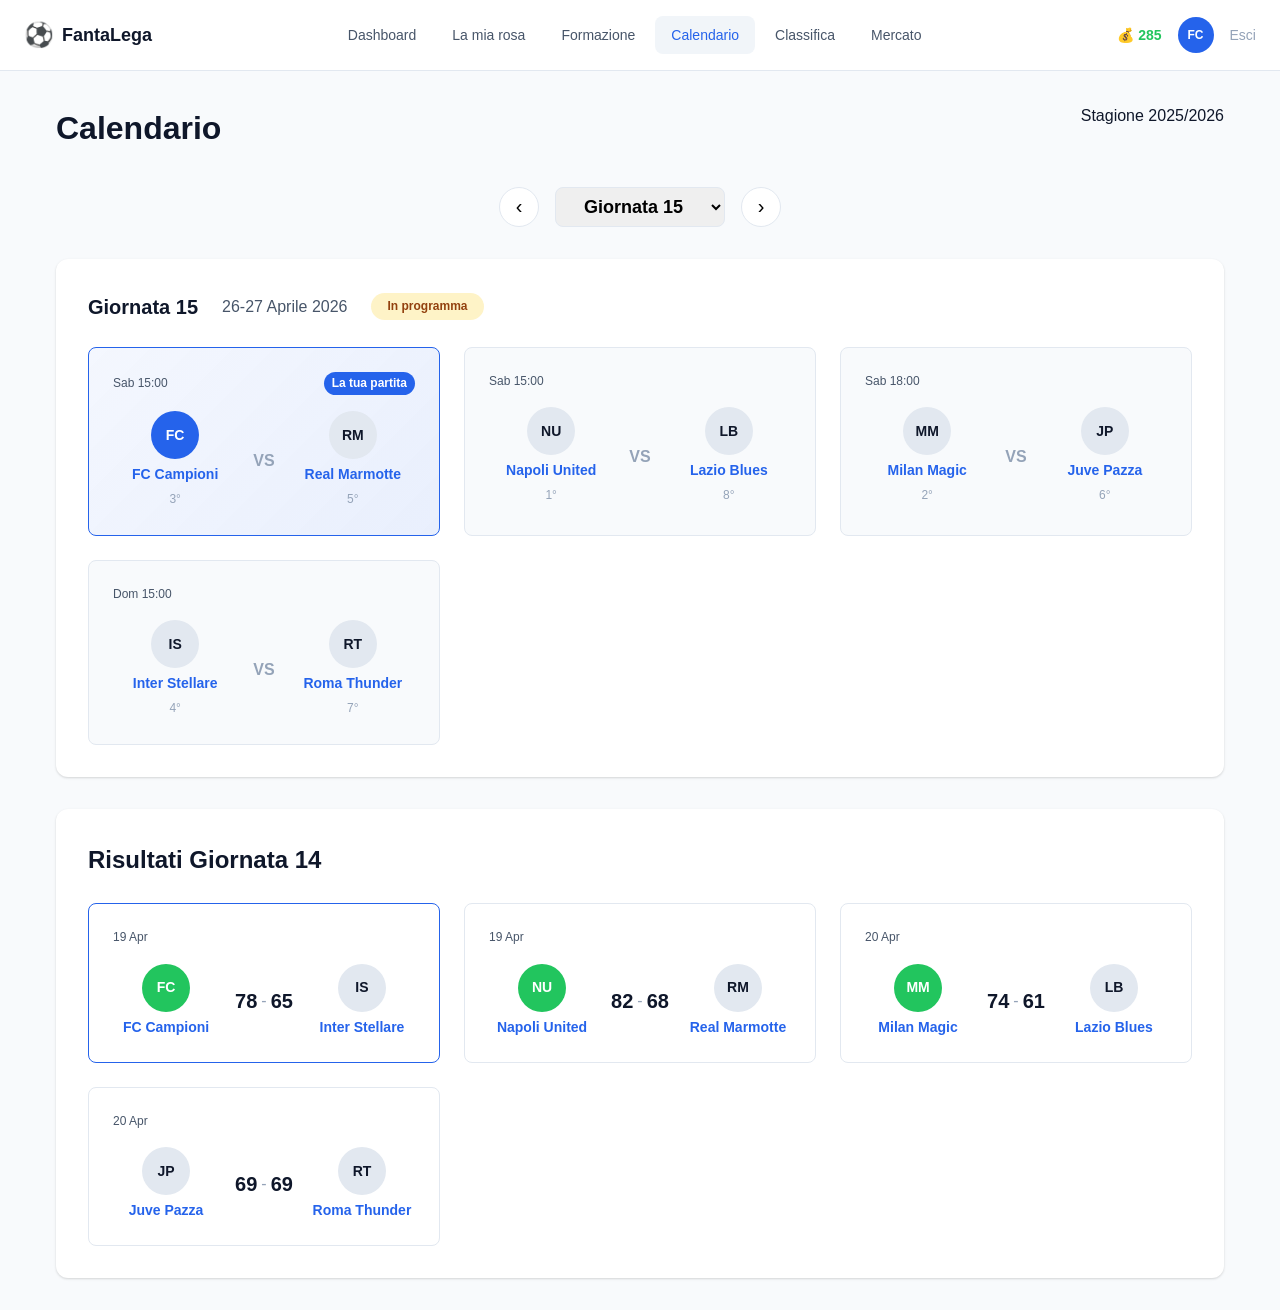
==== calendario.html @ 62e7afe3 "Add files via upload" ====
<!DOCTYPE html>
<html lang="it">
<head>
    <meta charset="UTF-8">
    <meta name="viewport" content="width=device-width, initial-scale=1.0">
    <title>Calendario - FantaLega</title>
    <link rel="stylesheet" href="css/style.css">
</head>
<body>
    <!-- Navigation -->
    <nav class="navbar">
        <div class="nav-brand">
            <span class="logo-icon">⚽</span>
            <span>FantaLega</span>
        </div>
        
        <button class="nav-toggle" aria-label="Menu">
            <span></span>
            <span></span>
            <span></span>
        </button>
        
        <ul class="nav-menu">
            <li><a href="dashboard.html">Dashboard</a></li>
            <li><a href="rosa.html">La mia rosa</a></li>
            <li><a href="formazione.html">Formazione</a></li>
            <li><a href="calendario.html" class="active">Calendario</a></li>
            <li><a href="classifica.html">Classifica</a></li>
            <li><a href="mercato.html">Mercato</a></li>
        </ul>
        
        <div class="nav-user">
            <span class="user-credits">💰 285</span>
            <div class="user-avatar" title="FC Campioni">FC</div>
            <a href="index.html" class="logout-btn">Esci</a>
        </div>
    </nav>
    <div class="page-container">
        <header class="page-header">
            <h1>Calendario</h1>
            <p>Stagione 2025/2026</p>
        </header>
        <!-- Matchday Navigation -->
        <div class="matchday-navigation">
            <button class="nav-arrow" id="prev-matchday">‹</button>
            <div class="matchday-selector">
                <select id="matchday-select">
                    <option value="1">Giornata 1</option>
                    <option value="2">Giornata 2</option>
                    <option value="3">Giornata 3</option>
                    <option value="4">Giornata 4</option>
                    <option value="5">Giornata 5</option>
                    <option value="6">Giornata 6</option>
                    <option value="7">Giornata 7</option>
                    <option value="8">Giornata 8</option>
                    <option value="9">Giornata 9</option>
                    <option value="10">Giornata 10</option>
                    <option value="11">Giornata 11</option>
                    <option value="12">Giornata 12</option>
                    <option value="13">Giornata 13</option>
                    <option value="14">Giornata 14</option>
                    <option value="15" selected>Giornata 15</option>
                    <option value="16">Giornata 16</option>
                    <option value="17">Giornata 17</option>
                    <option value="18">Giornata 18</option>
                </select>
            </div>
            <button class="nav-arrow" id="next-matchday">›</button>
        </div>
        <!-- Matchday Content -->
        <section class="matchday-content">
            <div class="matchday-header">
                <h2>Giornata 15</h2>
                <span class="matchday-date">26-27 Aprile 2026</span>
                <span class="matchday-status upcoming">In programma</span>
            </div>
            <div class="matches-grid">
                <!-- Match 1 -->
                <div class="match-card your-match">
                    <div class="match-card-header">
                        <span class="match-time">Sab 15:00</span>
                        <span class="your-match-badge">La tua partita</span>
                    </div>
                    <div class="match-teams">
                        <div class="match-team home">
                            <div class="team-badge highlight">FC</div>
                            <span class="team-name">FC Campioni</span>
                            <span class="team-standing">3°</span>
                        </div>
                        <div class="match-score">
                            <span class="vs">VS</span>
                        </div>
                        <div class="match-team away">
                            <div class="team-badge">RM</div>
                            <span class="team-name">Real Marmotte</span>
                            <span class="team-standing">5°</span>
                        </div>
                    </div>
                </div>
                <!-- Match 2 -->
                <div class="match-card">
                    <div class="match-card-header">
                        <span class="match-time">Sab 15:00</span>
                    </div>
                    <div class="match-teams">
                        <div class="match-team home">
                            <div class="team-badge">NU</div>
                            <span class="team-name">Napoli United</span>
                            <span class="team-standing">1°</span>
                        </div>
                        <div class="match-score">
                            <span class="vs">VS</span>
                        </div>
                        <div class="match-team away">
                            <div class="team-badge">LB</div>
                            <span class="team-name">Lazio Blues</span>
                            <span class="team-standing">8°</span>
                        </div>
                    </div>
                </div>
                <!-- Match 3 -->
                <div class="match-card">
                    <div class="match-card-header">
                        <span class="match-time">Sab 18:00</span>
                    </div>
                    <div class="match-teams">
                        <div class="match-team home">
                            <div class="team-badge">MM</div>
                            <span class="team-name">Milan Magic</span>
                            <span class="team-standing">2°</span>
                        </div>
                        <div class="match-score">
                            <span class="vs">VS</span>
                        </div>
                        <div class="match-team away">
                            <div class="team-badge">JP</div>
                            <span class="team-name">Juve Pazza</span>
                            <span class="team-standing">6°</span>
                        </div>
                    </div>
                </div>
                <!-- Match 4 -->
                <div class="match-card">
                    <div class="match-card-header">
                        <span class="match-time">Dom 15:00</span>
                    </div>
                    <div class="match-teams">
                        <div class="match-team home">
                            <div class="team-badge">IS</div>
                            <span class="team-name">Inter Stellare</span>
                            <span class="team-standing">4°</span>
                        </div>
                        <div class="match-score">
                            <span class="vs">VS</span>
                        </div>
                        <div class="match-team away">
                            <div class="team-badge">RT</div>
                            <span class="team-name">Roma Thunder</span>
                            <span class="team-standing">7°</span>
                        </div>
                    </div>
                </div>
            </div>
        </section>
        <!-- Previous Matchday Results -->
        <section class="previous-results">
            <h2>Risultati Giornata 14</h2>
            <div class="matches-grid completed">
                <div class="match-card completed your-match">
                    <div class="match-card-header">
                        <span class="match-date">19 Apr</span>
                    </div>
                    <div class="match-teams">
                        <div class="match-team home winner">
                            <div class="team-badge highlight">FC</div>
                            <span class="team-name">FC Campioni</span>
                        </div>
                        <div class="match-score final">
                            <span class="score">78</span>
                            <span class="separator">-</span>
                            <span class="score">65</span>
                        </div>
                        <div class="match-team away">
                            <div class="team-badge">IS</div>
                            <span class="team-name">Inter Stellare</span>
                        </div>
                    </div>
                </div>
                <div class="match-card completed">
                    <div class="match-card-header">
                        <span class="match-date">19 Apr</span>
                    </div>
                    <div class="match-teams">
                        <div class="match-team home winner">
                            <div class="team-badge">NU</div>
                            <span class="team-name">Napoli United</span>
                        </div>
                        <div class="match-score final">
                            <span class="score">82</span>
                            <span class="separator">-</span>
                            <span class="score">68</span>
                        </div>
                        <div class="match-team away">
                            <div class="team-badge">RM</div>
                            <span class="team-name">Real Marmotte</span>
                        </div>
                    </div>
                </div>
                <div class="match-card completed">
                    <div class="match-card-header">
                        <span class="match-date">20 Apr</span>
                    </div>
                    <div class="match-teams">
                        <div class="match-team home winner">
                            <div class="team-badge">MM</div>
                            <span class="team-name">Milan Magic</span>
                        </div>
                        <div class="match-score final">
                            <span class="score">74</span>
                            <span class="separator">-</span>
                            <span class="score">61</span>
                        </div>
                        <div class="match-team away">
                            <div class="team-badge">LB</div>
                            <span class="team-name">Lazio Blues</span>
                        </div>
                    </div>
                </div>
                <div class="match-card completed">
                    <div class="match-card-header">
                        <span class="match-date">20 Apr</span>
                    </div>
                    <div class="match-teams">
                        <div class="match-team home">
                            <div class="team-badge">JP</div>
                            <span class="team-name">Juve Pazza</span>
                        </div>
                        <div class="match-score final">
                            <span class="score">69</span>
                            <span class="separator">-</span>
                            <span class="score">69</span>
                        </div>
                        <div class="match-team away">
                            <div class="team-badge">RT</div>
                            <span class="team-name">Roma Thunder</span>
                        </div>
                    </div>
                </div>
            </div>
        </section>
    </div>
    <script src="js/app.js"></script>
</body>
</html>
---- css/style.css ----
/* ========================================
   FANTALEGA - STYLESHEET
   ======================================== */
/* CSS Variables */
:root {
    /* Colors */
    --primary: #2563eb;
    --primary-dark: #1d4ed8;
    --primary-light: #3b82f6;
    --secondary: #64748b;
    --success: #22c55e;
    --warning: #f59e0b;
    --danger: #ef4444;
    
    /* Neutrals */
    --white: #ffffff;
    --gray-50: #f8fafc;
    --gray-100: #f1f5f9;
    --gray-200: #e2e8f0;
    --gray-300: #cbd5e1;
    --gray-400: #94a3b8;
    --gray-500: #64748b;
    --gray-600: #475569;
    --gray-700: #334155;
    --gray-800: #1e293b;
    --gray-900: #0f172a;
    
    /* Semantic */
    --background: var(--gray-50);
    --surface: var(--white);
    --text-primary: var(--gray-900);
    --text-secondary: var(--gray-600);
    --text-muted: var(--gray-400);
    --border: var(--gray-200);
    
    /* Role Colors */
    --role-p: #f59e0b;
    --role-d: #22c55e;
    --role-c: #3b82f6;
    --role-a: #ef4444;
    
    /* Spacing */
    --space-xs: 0.25rem;
    --space-sm: 0.5rem;
    --space-md: 1rem;
    --space-lg: 1.5rem;
    --space-xl: 2rem;
    --space-2xl: 3rem;
    
    /* Typography */
    --font-family: 'Inter', -apple-system, BlinkMacSystemFont, 'Segoe UI', Roboto, sans-serif;
    --font-size-xs: 0.75rem;
    --font-size-sm: 0.875rem;
    --font-size-base: 1rem;
    --font-size-lg: 1.125rem;
    --font-size-xl: 1.25rem;
    --font-size-2xl: 1.5rem;
    --font-size-3xl: 2rem;
    
    /* Effects */
    --shadow-sm: 0 1px 2px rgba(0, 0, 0, 0.05);
    --shadow: 0 1px 3px rgba(0, 0, 0, 0.1), 0 1px 2px rgba(0, 0, 0, 0.06);
    --shadow-md: 0 4px 6px -1px rgba(0, 0, 0, 0.1), 0 2px 4px -1px rgba(0, 0, 0, 0.06);
    --shadow-lg: 0 10px 15px -3px rgba(0, 0, 0, 0.1), 0 4px 6px -2px rgba(0, 0, 0, 0.05);
    --radius-sm: 0.375rem;
    --radius: 0.5rem;
    --radius-lg: 0.75rem;
    --radius-full: 9999px;
    
    /* Transitions */
    --transition-fast: 150ms ease;
    --transition: 200ms ease;
}
/* ========================================
   RESET & BASE
   ======================================== */
*, *::before, *::after {
    box-sizing: border-box;
    margin: 0;
    padding: 0;
}
html {
    font-size: 16px;
    scroll-behavior: smooth;
}
body {
    font-family: var(--font-family);
    font-size: var(--font-size-base);
    line-height: 1.6;
    color: var(--text-primary);
    background-color: var(--background);
    -webkit-font-smoothing: antialiased;
}
a {
    color: var(--primary);
    text-decoration: none;
    transition: color var(--transition-fast);
}
a:hover {
    color: var(--primary-dark);
}
img {
    max-width: 100%;
    height: auto;
}
/* ========================================
   UTILITIES
   ======================================== */
.container {
    width: 100%;
    max-width: 1200px;
    margin: 0 auto;
    padding: 0 var(--space-md);
}
.btn {
    display: inline-flex;
    align-items: center;
    justify-content: center;
    gap: var(--space-sm);
    padding: var(--space-sm) var(--space-lg);
    font-size: var(--font-size-sm);
    font-weight: 600;
    border: none;
    border-radius: var(--radius);
    cursor: pointer;
    transition: all var(--transition-fast);
}
.btn-primary {
    background: var(--primary);
    color: var(--white);
}
.btn-primary:hover {
    background: var(--primary-dark);
}
.btn-secondary {
    background: var(--gray-100);
    color: var(--text-primary);
}
.btn-secondary:hover {
    background: var(--gray-200);
}
.btn-full {
    width: 100%;
}
.btn-small {
    padding: var(--space-xs) var(--space-md);
    font-size: var(--font-size-xs);
}
/* ========================================
   NAVIGATION
   ======================================== */
.navbar {
    display: flex;
    align-items: center;
    justify-content: space-between;
    padding: var(--space-md) var(--space-lg);
    background: var(--surface);
    border-bottom: 1px solid var(--border);
    position: sticky;
    top: 0;
    z-index: 100;
}
.nav-brand {
    display: flex;
    align-items: center;
    gap: var(--space-sm);
    font-weight: 700;
    font-size: var(--font-size-lg);
    color: var(--text-primary);
}
.logo-icon {
    font-size: var(--font-size-2xl);
}
.nav-toggle {
    display: none;
    flex-direction: column;
    gap: 4px;
    padding: var(--space-sm);
    background: none;
    border: none;
    cursor: pointer;
}
.nav-toggle span {
    display: block;
    width: 24px;
    height: 2px;
    background: var(--text-primary);
    transition: var(--transition-fast);
}
.nav-menu {
    display: flex;
    list-style: none;
    gap: var(--space-xs);
}
.nav-menu a {
    display: block;
    padding: var(--space-sm) var(--space-md);
    color: var(--text-secondary);
    font-weight: 500;
    font-size: var(--font-size-sm);
    border-radius: var(--radius);
    transition: all var(--transition-fast);
}
.nav-menu a:hover,
.nav-menu a.active {
    color: var(--primary);
    background: var(--gray-100);
}
.nav-user {
    display: flex;
    align-items: center;
    gap: var(--space-md);
}
.user-credits {
    font-weight: 600;
    font-size: var(--font-size-sm);
    color: var(--success);
}
.user-avatar {
    width: 36px;
    height: 36px;
    display: flex;
    align-items: center;
    justify-content: center;
    background: var(--primary);
    color: var(--white);
    font-size: var(--font-size-xs);
    font-weight: 700;
    border-radius: var(--radius-full);
}
.logout-btn {
    font-size: var(--font-size-sm);
    color: var(--text-muted);
}
/* Mobile Navigation */
@media (max-width: 768px) {
    .nav-toggle {
        display: flex;
    }
    
    .nav-menu {
        display: none;
        position: absolute;
        top: 100%;
        left: 0;
        right: 0;
        flex-direction: column;
        background: var(--surface);
        border-bottom: 1px solid var(--border);
        padding: var(--space-md);
    }
    
    .nav-menu.active {
        display: flex;
    }
    
    .nav-user {
        display: none;
    }
}
/* ========================================
   AUTH PAGE (index.html)
   ======================================== */
.header {
    text-align: center;
    padding: var(--space-2xl) var(--space-md);
}
.logo {
    display: flex;
    align-items: center;
    justify-content: center;
    gap: var(--space-sm);
    margin-bottom: var(--space-md);
}
.logo h1 {
    font-size: var(--font-size-3xl);
    color: var(--text-primary);
}
.tagline {
    color: var(--text-secondary);
    font-size: var(--font-size-lg);
}
.auth-container {
    max-width: 400px;
    margin: 0 auto var(--space-2xl);
    background: var(--surface);
    border-radius: var(--radius-lg);
    box-shadow: var(--shadow-lg);
    overflow: hidden;
}
.auth-tabs {
    display: flex;
    border-bottom: 1px solid var(--border);
}
.tab-btn {
    flex: 1;
    padding: var(--space-md);
    background: none;
    border: none;
    font-size: var(--font-size-base);
    font-weight: 600;
    color: var(--text-secondary);
    cursor: pointer;
    transition: all var(--transition-fast);
    position: relative;
}
.tab-btn.active {
    color: var(--primary);
}
.tab-btn.active::after {
    content: '';
    position: absolute;
    bottom: 0;
    left: 0;
    right: 0;
    height: 2px;
    background: var(--primary);
}
.auth-form {
    display: none;
    padding: var(--space-xl);
}
.auth-form.active {
    display: block;
}
.form-group {
    margin-bottom: var(--space-lg);
}
.form-group label {
    display: block;
    margin-bottom: var(--space-xs);
    font-weight: 500;
    font-size: var(--font-size-sm);
    color: var(--text-primary);
}
.form-group input,
.form-group select {
    width: 100%;
    padding: var(--space-sm) var(--space-md);
    font-size: var(--font-size-base);
    border: 1px solid var(--border);
    border-radius: var(--radius);
    transition: border-color var(--transition-fast);
}
.form-group input:focus,
.form-group select:focus {
    outline: none;
    border-color: var(--primary);
}
.form-options {
    display: flex;
    justify-content: space-between;
    align-items: center;
    margin-bottom: var(--space-lg);
    font-size: var(--font-size-sm);
}
.checkbox-label {
    display: flex;
    align-items: center;
    gap: var(--space-xs);
    cursor: pointer;
}
.forgot-link {
    color: var(--primary);
}
/* Features Section */
.features {
    padding: var(--space-2xl) var(--space-md);
    text-align: center;
}
.features h2 {
    margin-bottom: var(--space-xl);
    font-size: var(--font-size-2xl);
}
.features-grid {
    display: grid;
    grid-template-columns: repeat(auto-fit, minmax(240px, 1fr));
    gap: var(--space-lg);
    max-width: 1000px;
    margin: 0 auto;
}
.feature-card {
    padding: var(--space-xl);
    background: var(--surface);
    border-radius: var(--radius-lg);
    box-shadow: var(--shadow);
}
.feature-icon {
    font-size: 2.5rem;
    display: block;
    margin-bottom: var(--space-md);
}
.feature-card h3 {
    margin-bottom: var(--space-sm);
    font-size: var(--font-size-lg);
}
.feature-card p {
    color: var(--text-secondary);
    font-size: var(--font-size-sm);
}
/* Footer */
.footer {
    padding: var(--space-xl) var(--space-md);
    text-align: center;
    color: var(--text-muted);
    font-size: var(--font-size-sm);
    border-top: 1px solid var(--border);
}
/* ========================================
   DASHBOARD
   ======================================== */
.dashboard-container,
.page-container {
    max-width: 1200px;
    margin: 0 auto;
    padding: var(--space-xl) var(--space-md);
}
.dashboard-header,
.page-header {
    display: flex;
    justify-content: space-between;
    align-items: flex-start;
    margin-bottom: var(--space-xl);
    flex-wrap: wrap;
    gap: var(--space-md);
}
.welcome-section h1 {
    font-size: var(--font-size-2xl);
    margin-bottom: var(--space-xs);
}
.team-name {
    color: var(--primary);
}
.league-name {
    color: var(--text-secondary);
    font-size: var(--font-size-sm);
}
.current-matchday {
    text-align: right;
    padding: var(--space-md);
    background: var(--primary);
    color: var(--white);
    border-radius: var(--radius);
}
.matchday-label {
    display: block;
    font-size: var(--font-size-xs);
    opacity: 0.8;
}
.matchday-number {
    font-size: var(--font-size-2xl);
    font-weight: 700;
}
/* Stats Grid */
.stats-grid {
    display: grid;
    grid-template-columns: repeat(auto-fit, minmax(180px, 1fr));
    gap: var(--space-md);
    margin-bottom: var(--space-xl);
}
.stat-card {
    display: flex;
    align-items: center;
    gap: var(--space-md);
    padding: var(--space-lg);
    background: var(--surface);
    border-radius: var(--radius-lg);
    box-shadow: var(--shadow);
}
.stat-icon {
    font-size: 2rem;
}
.stat-value {
    display: block;
    font-size: var(--font-size-xl);
    font-weight: 700;
    color: var(--text-primary);
}
.stat-label {
    font-size: var(--font-size-sm);
    color: var(--text-secondary);
}
/* Dashboard Grid */
.dashboard-grid {
    display: grid;
    grid-template-columns: repeat(auto-fit, minmax(300px, 1fr));
    gap: var(--space-lg);
}
.dashboard-card {
    background: var(--surface);
    border-radius: var(--radius-lg);
    box-shadow: var(--shadow);
    padding: var(--space-lg);
}
.dashboard-card h2 {
    font-size: var(--font-size-lg);
    margin-bottom: var(--space-md);
    padding-bottom: var(--space-sm);
    border-bottom: 1px solid var(--border);
}
/* Next Match Card */
.match-preview {
    display: flex;
    align-items: center;
    justify-content: space-between;
    gap: var(--space-md);
    margin-bottom: var(--space-lg);
    padding: var(--space-md);
    background: var(--gray-50);
    border-radius: var(--radius);
}
.match-preview .team {
    text-align: center;
}
.team-badge {
    width: 48px;
    height: 48px;
    display: flex;
    align-items: center;
    justify-content: center;
    margin: 0 auto var(--space-xs);
    background: var(--gray-200);
    color: var(--text-primary);
    font-weight: 700;
    font-size: var(--font-size-sm);
    border-radius: var(--radius-full);
}
.team-badge.highlight {
    background: var(--primary);
    color: var(--white);
}
.match-preview .team-name {
    display: block;
    font-weight: 600;
    font-size: var(--font-size-sm);
}
.team-position {
    font-size: var(--font-size-xs);
    color: var(--text-muted);
}
.match-info {
    text-align: center;
}
.match-vs {
    display: block;
    font-weight: 700;
    font-size: var(--font-size-lg);
    color: var(--text-muted);
}
.match-date,
.match-time {
    display: block;
    font-size: var(--font-size-xs);
    color: var(--text-secondary);
}
/* Results List */
.results-list {
    display: flex;
    flex-direction: column;
    gap: var(--space-sm);
}
.result-item {
    display: flex;
    align-items: center;
    gap: var(--space-md);
    padding: var(--space-sm) var(--space-md);
    background: var(--gray-50);
    border-radius: var(--radius);
    font-size: var(--font-size-sm);
}
.result-matchday {
    font-weight: 600;
    color: var(--text-muted);
    min-width: 30px;
}
.result-opponent {
    flex: 1;
}
.result-score {
    font-weight: 600;
    font-family: monospace;
}
.result-badge {
    width: 24px;
    height: 24px;
    display: flex;
    align-items: center;
    justify-content: center;
    font-weight: 700;
    font-size: var(--font-size-xs);
    border-radius: var(--radius-full);
    color: var(--white);
}
.result-item.win .result-badge {
    background: var(--success);
}
.result-item.loss .result-badge {
    background: var(--danger);
}
.result-item.draw .result-badge {
    background: var(--warning);
}
/* Mini Leaderboard */
.leaderboard-table {
    width: 100%;
    border-collapse: collapse;
    font-size: var(--font-size-sm);
    margin-bottom: var(--space-md);
}
.leaderboard-table th,
.leaderboard-table td {
    padding: var(--space-sm);
    text-align: left;
}
.leaderboard-table th {
    font-weight: 600;
    color: var(--text-muted);
    border-bottom: 1px solid var(--border);
}
.leaderboard-table tbody tr {
    border-bottom: 1px solid var(--gray-100);
}
.leaderboard-table .current-user {
    background: var(--gray-100);
    font-weight: 600;
}
.positive {
    color: var(--success);
}
.negative {
    color: var(--danger);
}
/* Notifications */
.notification-list {
    list-style: none;
}
.notification-item {
    display: flex;
    gap: var(--space-md);
    padding: var(--space-md);
    border-bottom: 1px solid var(--gray-100);
}
.notification-item:last-child {
    border-bottom: none;
}
.notification-item.urgent {
    background: #fef2f2;
    margin: 0 calc(var(--space-lg) * -1);
    padding-left: var(--space-lg);
    padding-right: var(--space-lg);
}
.notif-icon {
    font-size: var(--font-size-xl);
}
.notif-content p {
    font-size: var(--font-size-sm);
    margin-bottom: var(--space-xs);
}
.notif-time {
    font-size: var(--font-size-xs);
    color: var(--text-muted);
}
/* ========================================
   ROSTER PAGE
   ======================================== */
.roster-stats {
    display: flex;
    gap: var(--space-lg);
}
.roster-stat {
    font-size: var(--font-size-sm);
    color: var(--text-secondary);
}
.roster-stat strong {
    color: var(--text-primary);
}
.roster-controls {
    display: flex;
    flex-wrap: wrap;
    gap: var(--space-md);
    margin-bottom: var(--space-lg);
}
.search-box {
    flex: 1;
    min-width: 200px;
}
.search-box input {
    width: 100%;
    padding: var(--space-sm) var(--space-md);
    border: 1px solid var(--border);
    border-radius: var(--radius);
    font-size: var(--font-size-sm);
}
.filter-buttons {
    display: flex;
    gap: var(--space-xs);
}
.filter-btn {
    padding: var(--space-sm) var(--space-md);
    background: var(--gray-100);
    border: none;
    border-radius: var(--radius);
    font-size: var(--font-size-sm);
    font-weight: 500;
    cursor: pointer;
    transition: all var(--transition-fast);
}
.filter-btn:hover {
    background: var(--gray-200);
}
.filter-btn.active {
    background: var(--primary);
    color: var(--white);
}
/* Roster Table */
.roster-table-container {
    background: var(--surface);
    border-radius: var(--radius-lg);
    box-shadow: var(--shadow);
    overflow-x: auto;
}
.roster-table {
    width: 100%;
    border-collapse: collapse;
    font-size: var(--font-size-sm);
}
.roster-table th,
.roster-table td {
    padding: var(--space-sm) var(--space-md);
    text-align: left;
    white-space: nowrap;
}
.roster-table th {
    background: var(--gray-50);
    font-weight: 600;
    color: var(--text-secondary);
    border-bottom: 1px solid var(--border);
}
.roster-table tbody tr {
    border-bottom: 1px solid var(--gray-100);
    transition: background var(--transition-fast);
}
.roster-table tbody tr:hover {
    background: var(--gray-50);
}
.roster-table .role-header {
    background: var(--gray-100);
    font-weight: 700;
}
.roster-table .role-header td {
    padding: var(--space-sm) var(--space-md);
    color: var(--text-secondary);
    font-size: var(--font-size-xs);
    text-transform: uppercase;
    letter-spacing: 0.5px;
}
/* Role Badges */
.role-badge {
    display: inline-flex;
    align-items: center;
    justify-content: center;
    width: 28px;
    height: 28px;
    font-weight: 700;
    font-size: var(--font-size-xs);
    border-radius: var(--radius-full);
    color: var(--white);
}
.role-p { background: var(--role-p); }
.role-d { background: var(--role-d); }
.role-c { background: var(--role-c); }
.role-a { background: var(--role-a); }
/* Status Badges */
.status-badge {
    font-size: var(--font-size-base);
}
.status-badge.available {
    color: var(--success);
}
.status-badge.injured,
.status-badge.suspended {
    color: var(--danger);
}
/* Roster Legend */
.roster-legend {
    margin-top: var(--space-lg);
    padding: var(--space-md);
    background: var(--surface);
    border-radius: var(--radius);
}
.roster-legend h3 {
    font-size: var(--font-size-sm);
    margin-bottom: var(--space-sm);
}
.legend-items {
    display: flex;
    flex-wrap: wrap;
    gap: var(--space-lg);
    font-size: var(--font-size-sm);
    color: var(--text-secondary);
}
.legend-item {
    display: flex;
    align-items: center;
    gap: var(--space-xs);
}
/* ========================================
   FORMATION PAGE
   ======================================== */
.formation-actions {
    display: flex;
    gap: var(--space-sm);
}
.formation-container {
    display: grid;
    grid-template-columns: 1fr 300px;
    gap: var(--space-lg);
}
@media (max-width: 900px) {
    .formation-container {
        grid-template-columns: 1fr;
    }
}
/* Field Section */
.field-section {
    background: var(--surface);
    border-radius: var(--radius-lg);
    box-shadow: var(--shadow);
    padding: var(--space-lg);
}
.formation-selector {
    display: flex;
    align-items: center;
    gap: var(--space-md);
    margin-bottom: var(--space-lg);
}
.formation-selector label {
    font-weight: 600;
}
.formation-selector select {
    padding: var(--space-sm) var(--space-md);
    border: 1px solid var(--border);
    border-radius: var(--radius);
    font-size: var(--font-size-base);
}
/* Football Field */
.football-field {
    background: linear-gradient(to bottom, #2d8a3e 0%, #3da150 50%, #2d8a3e 100%);
    border-radius: var(--radius-lg);
    padding: var(--space-xl);
    min-height: 450px;
    display: flex;
    flex-direction: column;
    justify-content: space-between;
    position: relative;
}
.football-field::before {
    content: '';
    position: absolute;
    top: 50%;
    left: 10%;
    right: 10%;
    height: 1px;
    background: rgba(255, 255, 255, 0.3);
}
.football-field::after {
    content: '';
    position: absolute;
    top: 50%;
    left: 50%;
    transform: translate(-50%, -50%);
    width: 80px;
    height: 80px;
    border: 1px solid rgba(255, 255, 255, 0.3);
    border-radius: 50%;
}
.field-row {
    display: flex;
    justify-content: center;
    gap: var(--space-md);
}
.goalkeeper-row {
    justify-content: center;
}
/* Player Slots */
.player-slot {
    position: relative;
    width: 70px;
    text-align: center;
}
.slot-content {
    padding: var(--space-sm);
    background: rgba(255, 255, 255, 0.95);
    border-radius: var(--radius);
    box-shadow: var(--shadow);
    cursor: pointer;
    transition: transform var(--transition-fast);
}
.slot-content:hover {
    transform: translateY(-2px);
}
.slot-content.empty {
    background: rgba(255, 255, 255, 0.3);
    border: 2px dashed rgba(255, 255, 255, 0.5);
}
.slot-placeholder {
    display: block;
    font-size: var(--font-size-xl);
    font-weight: 700;
    color: var(--white);
}
.slot-role {
    font-size: var(--font-size-xs);
    color: rgba(255, 255, 255, 0.8);
}
.player-jersey {
    display: block;
    font-size: var(--font-size-lg);
    font-weight: 700;
    color: var(--primary);
}
.slot-content .player-name {
    display: block;
    font-size: var(--font-size-xs);
    font-weight: 600;
    white-space: nowrap;
    overflow: hidden;
    text-overflow: ellipsis;
}
.slot-content .player-team {
    display: block;
    font-size: 10px;
    color: var(--text-muted);
}
.remove-player {
    position: absolute;
    top: -8px;
    right: -8px;
    width: 20px;
    height: 20px;
    display: flex;
    align-items: center;
    justify-content: center;
    background: var(--danger);
    color: var(--white);
    border: none;
    border-radius: var(--radius-full);
    font-size: var(--font-size-sm);
    cursor: pointer;
    opacity: 0;
    transition: opacity var(--transition-fast);
}
.player-slot:hover .remove-player {
    opacity: 1;
}
/* Bench Section */
.bench-section {
    margin-top: var(--space-xl);
    padding-top: var(--space-lg);
    border-top: 1px solid var(--border);
}
.bench-section h3 {
    font-size: var(--font-size-base);
    margin-bottom: var(--space-md);
}
.bench-slots {
    display: flex;
    gap: var(--space-md);
    flex-wrap: wrap;
}
.bench-slot {
    display: flex;
    align-items: center;
    gap: var(--space-sm);
    padding: var(--space-sm) var(--space-md);
    background: var(--gray-50);
    border-radius: var(--radius);
    min-width: 150px;
}
.bench-number {
    font-weight: 700;
    color: var(--text-muted);
}
.bench-slot .slot-content {
    display: flex;
    align-items: center;
    gap: var(--space-sm);
    padding: 0;
    background: none;
    box-shadow: none;
}
.bench-slot .slot-content.empty {
    background: none;
    border: none;
}
/* Player Selection Panel */
.player-selection-panel {
    background: var(--surface);
    border-radius: var(--radius-lg);
    box-shadow: var(--shadow);
    padding: var(--space-lg);
    max-height: 700px;
    display: flex;
    flex-direction: column;
}
.player-selection-panel h3 {
    font-size: var(--font-size-base);
    margin-bottom: var(--space-md);
}
.panel-filters {
    margin-bottom: var(--space-md);
}
.panel-search {
    width: 100%;
    padding: var(--space-sm);
    border: 1px solid var(--border);
    border-radius: var(--radius);
    font-size: var(--font-size-sm);
    margin-bottom: var(--space-sm);
}
.panel-role-filters {
    display: flex;
    gap: var(--space-xs);
}
.role-filter {
    flex: 1;
    padding: var(--space-xs);
    background: var(--gray-100);
    border: none;
    border-radius: var(--radius-sm);
    font-size: var(--font-size-xs);
    font-weight: 600;
    cursor: pointer;
    transition: all var(--transition-fast);
}
.role-filter.active {
    background: var(--primary);
    color: var(--white);
}
.available-players {
    list-style: none;
    overflow-y: auto;
    flex: 1;
}
.available-player {
    display: flex;
    align-items: center;
    gap: var(--space-sm);
    padding: var(--space-sm);
    border-bottom: 1px solid var(--gray-100);
    cursor: pointer;
    transition: background var(--transition-fast);
}
.available-player:hover {
    background: var(--gray-50);
}
.available-player.unavailable {
    opacity: 0.5;
    cursor: not-allowed;
}
.available-player .player-info {
    flex: 1;
}
.available-player .player-name {
    display: block;
    font-weight: 600;
    font-size: var(--font-size-sm);
}
.available-player .player-team {
    font-size: var(--font-size-xs);
    color: var(--text-muted);
}
.player-fv {
    font-weight: 600;
    font-size: var(--font-size-sm);
    color: var(--primary);
}
.player-status {
    font-size: var(--font-size-sm);
}
/* ========================================
   CLASSIFICA PAGE
   ======================================== */
.leaderboard-tabs {
    display: flex;
    gap: var(--space-xs);
    margin-bottom: var(--space-lg);
}
.leaderboard-tab {
    padding: var(--space-sm) var(--space-lg);
    background: var(--gray-100);
    border: none;
    border-radius: var(--radius);
    font-size: var(--font-size-sm);
    font-weight: 500;
    cursor: pointer;
    transition: all var(--transition-fast);
}
.leaderboard-tab.active {
    background: var(--primary);
    color: var(--white);
}
.leaderboard-section {
    background: var(--surface);
    border-radius: var(--radius-lg);
    box-shadow: var(--shadow);
    overflow-x: auto;
    margin-bottom: var(--space-xl);
}
.full-leaderboard {
    width: 100%;
    border-collapse: collapse;
}
.full-leaderboard th,
.full-leaderboard td {
    padding: var(--space-md);
    text-align: center;
}
.full-leaderboard th {
    background: var(--gray-50);
    font-weight: 600;
    font-size: var(--font-size-sm);
    color: var(--text-secondary);
}
.full-leaderboard .pos-col,
.full-leaderboard .team-col {
    text-align: left;
}
.full-leaderboard .team-col {
    min-width: 200px;
}
.full-leaderboard tbody tr {
    border-bottom: 1px solid var(--gray-100);
    transition: background var(--transition-fast);
}
.full-leaderboard tbody tr:hover {
    background: var(--gray-50);
}
.full-leaderboard .podium {
    font-weight: 600;
}
.full-leaderboard .gold {
    background: linear-gradient(90deg, rgba(255, 215, 0, 0.1), transparent);
}
.full-leaderboard .silver {
    background: linear-gradient(90deg, rgba(192, 192, 192, 0.1), transparent);
}
.full-leaderboard .bronze {
    background: linear-gradient(90deg, rgba(205, 127, 50, 0.1), transparent);
}
.full-leaderboard .current-user {
    background: linear-gradient(90deg, rgba(37, 99, 235, 0.1), transparent);
}
.pos-col {
    display: flex;
    align-items: center;
    gap: var(--space-sm);
}
.position {
    font-weight: 700;
    font-size: var(--font-size-lg);
    width: 30px;
}
.trend {
    font-size: var(--font-size-xs);
}
.trend.up { color: var(--success); }
.trend.down { color: var(--danger); }
.trend.same { color: var(--text-muted); }
.full-leaderboard .team-col {
    display: flex;
    align-items: center;
    gap: var(--space-md);
}
.you-badge {
    font-size: var(--font-size-xs);
    background: var(--primary);
    color: var(--white);
    padding: 2px 6px;
    border-radius: var(--radius-full);
}
.pts-col {
    font-size: var(--font-size-lg);
}
.form-col {
    display: flex;
    gap: 2px;
}
.form-badge {
    width: 20px;
    height: 20px;
    display: flex;
    align-items: center;
    justify-content: center;
    font-size: 10px;
    font-weight: 700;
    border-radius: var(--radius-sm);
    color: var(--white);
}
.form-badge.win { background: var(--success); }
.form-badge.loss { background: var(--danger); }
.form-badge.draw { background: var(--warning); }
/* Stats Summary */
.stats-summary h2 {
    margin-bottom: var(--space-lg);
}
.stats-cards {
    display: grid;
    grid-template-columns: repeat(auto-fit, minmax(220px, 1fr));
    gap: var(--space-md);
}
.mini-stat-card {
    display: flex;
    align-items: center;
    gap: var(--space-md);
    padding: var(--space-lg);
    background: var(--surface);
    border-radius: var(--radius-lg);
    box-shadow: var(--shadow);
}
.mini-stat-icon {
    font-size: 2rem;
}
.mini-stat-value {
    display: block;
    font-weight: 700;
    font-size: var(--font-size-lg);
}
.mini-stat-label {
    font-size: var(--font-size-xs);
    color: var(--text-secondary);
}
/* ========================================
   CALENDARIO PAGE
   ======================================== */
.matchday-navigation {
    display: flex;
    align-items: center;
    justify-content: center;
    gap: var(--space-md);
    margin-bottom: var(--space-xl);
}
.nav-arrow {
    width: 40px;
    height: 40px;
    display: flex;
    align-items: center;
    justify-content: center;
    background: var(--surface);
    border: 1px solid var(--border);
    border-radius: var(--radius-full);
    font-size: var(--font-size-xl);
    cursor: pointer;
    transition: all var(--transition-fast);
}
.nav-arrow:hover {
    background: var(--gray-100);
}
.matchday-selector select {
    padding: var(--space-sm) var(--space-lg);
    font-size: var(--font-size-lg);
    font-weight: 600;
    border: 1px solid var(--border);
    border-radius: var(--radius);
}
.matchday-content {
    background: var(--surface);
    border-radius: var(--radius-lg);
    box-shadow: var(--shadow);
    padding: var(--space-xl);
    margin-bottom: var(--space-xl);
}
.matchday-header {
    display: flex;
    align-items: center;
    gap: var(--space-lg);
    margin-bottom: var(--space-lg);
    flex-wrap: wrap;
}
.matchday-header h2 {
    font-size: var(--font-size-xl);
}
.matchday-date {
    color: var(--text-secondary);
}
.matchday-status {
    padding: var(--space-xs) var(--space-md);
    font-size: var(--font-size-xs);
    font-weight: 600;
    border-radius: var(--radius-full);
}
.matchday-status.upcoming {
    background: #fef3c7;
    color: #92400e;
}
.matchday-status.live {
    background: #fee2e2;
    color: #991b1b;
}
.matchday-status.completed {
    background: #d1fae5;
    color: #065f46;
}
/* Match Cards */
.matches-grid {
    display: grid;
    grid-template-columns: repeat(auto-fit, minmax(280px, 1fr));
    gap: var(--space-lg);
}
.match-card {
    padding: var(--space-lg);
    background: var(--gray-50);
    border-radius: var(--radius);
    border: 1px solid var(--border);
}
.match-card.your-match {
    background: linear-gradient(135deg, rgba(37, 99, 235, 0.05), rgba(37, 99, 235, 0.1));
    border-color: var(--primary);
}
.match-card-header {
    display: flex;
    justify-content: space-between;
    align-items: center;
    margin-bottom: var(--space-md);
    font-size: var(--font-size-sm);
}
.match-time {
    color: var(--text-secondary);
}
.your-match-badge {
    background: var(--primary);
    color: var(--white);
    padding: 2px 8px;
    border-radius: var(--radius-full);
    font-size: var(--font-size-xs);
    font-weight: 600;
}
.match-teams {
    display: flex;
    align-items: center;
    justify-content: space-between;
}
.match-team {
    text-align: center;
    flex: 1;
}
.match-team .team-name {
    display: block;
    font-weight: 600;
    font-size: var(--font-size-sm);
    margin-top: var(--space-xs);
}
.match-team .team-standing {
    font-size: var(--font-size-xs);
    color: var(--text-muted);
}
.match-score {
    padding: 0 var(--space-md);
}
.match-score .vs {
    font-weight: 700;
    color: var(--text-muted);
}
.match-score.final {
    display: flex;
    align-items: center;
    gap: var(--space-xs);
}
.match-score .score {
    font-size: var(--font-size-xl);
    font-weight: 700;
}
.match-score .separator {
    color: var(--text-muted);
}
.match-team.winner .team-badge {
    background: var(--success);
    color: var(--white);
}
/* Previous Results */
.previous-results {
    background: var(--surface);
    border-radius: var(--radius-lg);
    box-shadow: var(--shadow);
    padding: var(--space-xl);
}
.previous-results h2 {
    margin-bottom: var(--space-lg);
}
.matches-grid.completed .match-card {
    background: var(--white);
}
/* ========================================
   MERCATO PAGE
   ======================================== */
.market-balance {
    text-align: right;
}
.balance-label {
    display: block;
    font-size: var(--font-size-sm);
    color: var(--text-secondary);
}
.balance-value {
    font-size: var(--font-size-2xl);
    font-weight: 700;
    color: var(--success);
}
.market-tabs {
    display: flex;
    gap: var(--space-xs);
    margin-bottom: var(--space-lg);
    border-bottom: 1px solid var(--border);
    padding-bottom: var(--space-sm);
}
.market-tab {
    padding: var(--space-sm) var(--space-lg);
    background: none;
    border: none;
    font-size: var(--font-size-sm);
    font-weight: 500;
    color: var(--text-secondary);
    cursor: pointer;
    position: relative;
}
.market-tab.active {
    color: var(--primary);
}
.market-tab.active::after {
    content: '';
    position: absolute;
    bottom: calc(var(--space-sm) * -1 - 1px);
    left: 0;
    right: 0;
    height: 2px;
    background: var(--primary);
}
.market-section {
    display: none;
}
.market-section.active {
    display: block;
}
.market-controls {
    display: flex;
    flex-wrap: wrap;
    gap: var(--space-md);
    margin-bottom: var(--space-lg);
}
.market-filters {
    display: flex;
    gap: var(--space-sm);
}
.market-filters select {
    padding: var(--space-sm) var(--space-md);
    border: 1px solid var(--border);
    border-radius: var(--radius);
    font-size: var(--font-size-sm);
}
/* Market Player Cards */
.players-market-grid {
    display: grid;
    grid-template-columns: repeat(auto-fill, minmax(200px, 1fr));
    gap: var(--space-md);
}
.market-player-card {
    background: var(--surface);
    border-radius: var(--radius-lg);
    box-shadow: var(--shadow);
    overflow: hidden;
    transition: transform var(--transition-fast), box-shadow var(--transition-fast);
}
.market-player-card:hover {
    transform: translateY(-4px);
    box-shadow: var(--shadow-lg);
}
.player-card-header {
    display: flex;
    justify-content: space-between;
    align-items: center;
    padding: var(--space-md);
    background: var(--gray-50);
}
.player-value {
    font-weight: 700;
    color: var(--success);
}
.player-card-body {
    padding: var(--space-md);
    text-align: center;
}
.player-card-body .player-name {
    font-size: var(--font-size-lg);
    font-weight: 700;
    margin-bottom: var(--space-xs);
}
.player-card-body .player-team {
    color: var(--text-secondary);
    font-size: var(--font-size-sm);
    margin-bottom: var(--space-md);
}
.player-stats {
    display: flex;
    justify-content: space-around;
    padding-top: var(--space-md);
    border-top: 1px solid var(--border);
}
.player-stats .stat {
    text-align: center;
}
.player-stats .stat-value {
    display: block;
    font-weight: 700;
    font-size: var(--font-size-base);
}
.player-stats .stat-label {
    font-size: var(--font-size-xs);
    color: var(--text-muted);
}
.player-card-actions {
    padding: var(--space-md);
    border-top: 1px solid var(--border);
}
.player-card-actions .btn {
    width: 100%;
}
/* Auctions */
.auctions-list {
    display: flex;
    flex-direction: column;
    gap: var(--space-md);
}
.auction-card {
    display: grid;
    grid-template-columns: 1fr 1fr auto;
    gap: var(--space-lg);
    align-items: center;
    padding: var(--space-lg);
    background: var(--surface);
    border-radius: var(--radius-lg);
    box-shadow: var(--shadow);
}
@media (max-width: 768px) {
    .auction-card {
        grid-template-columns: 1fr;
    }
}
.auction-card.your-bid {
    border: 2px solid var(--primary);
}
.auction-player {
    display: flex;
    align-items: center;
    gap: var(--space-md);
}
.auction-player-info h3 {
    font-size: var(--font-size-lg);
}
.auction-player-info .player-team {
    color: var(--text-secondary);
    font-size: var(--font-size-sm);
}
.auction-details {
    display: flex;
    gap: var(--space-xl);
}
.current-bid,
.auction-timer {
    text-align: center;
}
.bid-label,
.timer-label {
    display: block;
    font-size: var(--font-size-xs);
    color: var(--text-muted);
    margin-bottom: var(--space-xs);
}
.bid-value {
    display: block;
    font-size: var(--font-size-xl);
    font-weight: 700;
}
.bid-value.highlight {
    color: var(--primary);
}
.bidder {
    font-size: var(--font-size-xs);
    color: var(--text-secondary);
}
.bidder.winning {
    color: var(--success);
    font-weight: 600;
}
.timer-value {
    font-size: var(--font-size-lg);
    font-weight: 700;
    color: var(--warning);
}
.auction-actions {
    display: flex;
    gap: var(--space-sm);
}
.bid-input {
    width: 80px;
    padding: var(--space-sm);
    border: 1px solid var(--border);
    border-radius: var(--radius);
    text-align: center;
    font-weight: 600;
}
.auction-status {
    text-align: center;
}
.status-winning {
    color: var(--success);
    font-weight: 600;
}
/* ========================================
   MODALS
   ======================================== */
.modal {
    display: none;
    position: fixed;
    top: 0;
    left: 0;
    right: 0;
    bottom: 0;
    background: rgba(0, 0, 0, 0.5);
    z-index: 1000;
    align-items: center;
    justify-content: center;
    padding: var(--space-md);
}
.modal.active {
    display: flex;
}
.modal-content {
    background: var(--surface);
    border-radius: var(--radius-lg);
    box-shadow: var(--shadow-lg);
    width: 100%;
    max-width: 400px;
    max-height: 90vh;
    overflow-y: auto;
}
.modal-header {
    display: flex;
    justify-content: space-between;
    align-items: center;
    padding: var(--space-lg);
    border-bottom: 1px solid var(--border);
}
.modal-header h3 {
    font-size: var(--font-size-lg);
}
.modal-close {
    background: none;
    border: none;
    font-size: var(--font-size-2xl);
    color: var(--text-muted);
    cursor: pointer;
    line-height: 1;
}
.modal-body {
    padding: var(--space-lg);
}
.offer-player-info {
    display: flex;
    align-items: center;
    gap: var(--space-md);
    padding: var(--space-md);
    background: var(--gray-50);
    border-radius: var(--radius);
    margin-bottom: var(--space-lg);
}
.offer-player-info h4 {
    margin-bottom: var(--space-xs);
}
.offer-player-info span {
    font-size: var(--font-size-sm);
    color: var(--text-secondary);
}
.help-text {
    display: block;
    font-size: var(--font-size-xs);
    color: var(--text-muted);
    margin-top: var(--space-xs);
}
.modal-summary {
    padding: var(--space-md);
    background: var(--gray-50);
    border-radius: var(--radius);
    font-size: var(--font-size-sm);
}
.modal-summary p {
    display: flex;
    justify-content: space-between;
    margin-bottom: var(--space-xs);
}
.modal-summary p:last-child {
    margin-bottom: 0;
}
.modal-footer {
    display: flex;
    justify-content: flex-end;
    gap: var(--space-sm);
    padding: var(--space-lg);
    border-top: 1px solid var(--border);
}
/* ========================================
   RESPONSIVE
   ======================================== */
@media (max-width: 600px) {
    .stats-grid {
        grid-template-columns: repeat(2, 1fr);
    }
    
    .dashboard-header,
    .page-header {
        flex-direction: column;
        text-align: center;
    }
    
    .current-matchday {
        width: 100%;
        text-align: center;
    }
    
    .match-preview {
        flex-direction: column;
        text-align: center;
    }
    
    .formation-actions {
        width: 100%;
        justify-content: stretch;
    }
    
    .formation-actions .btn {
        flex: 1;
    }
    
    .football-field {
        min-height: 380px;
        padding: var(--space-md);
    }
    
    .player-slot {
        width: 55px;
    }
    
    .field-row {
        gap: var(--space-xs);
    }
}
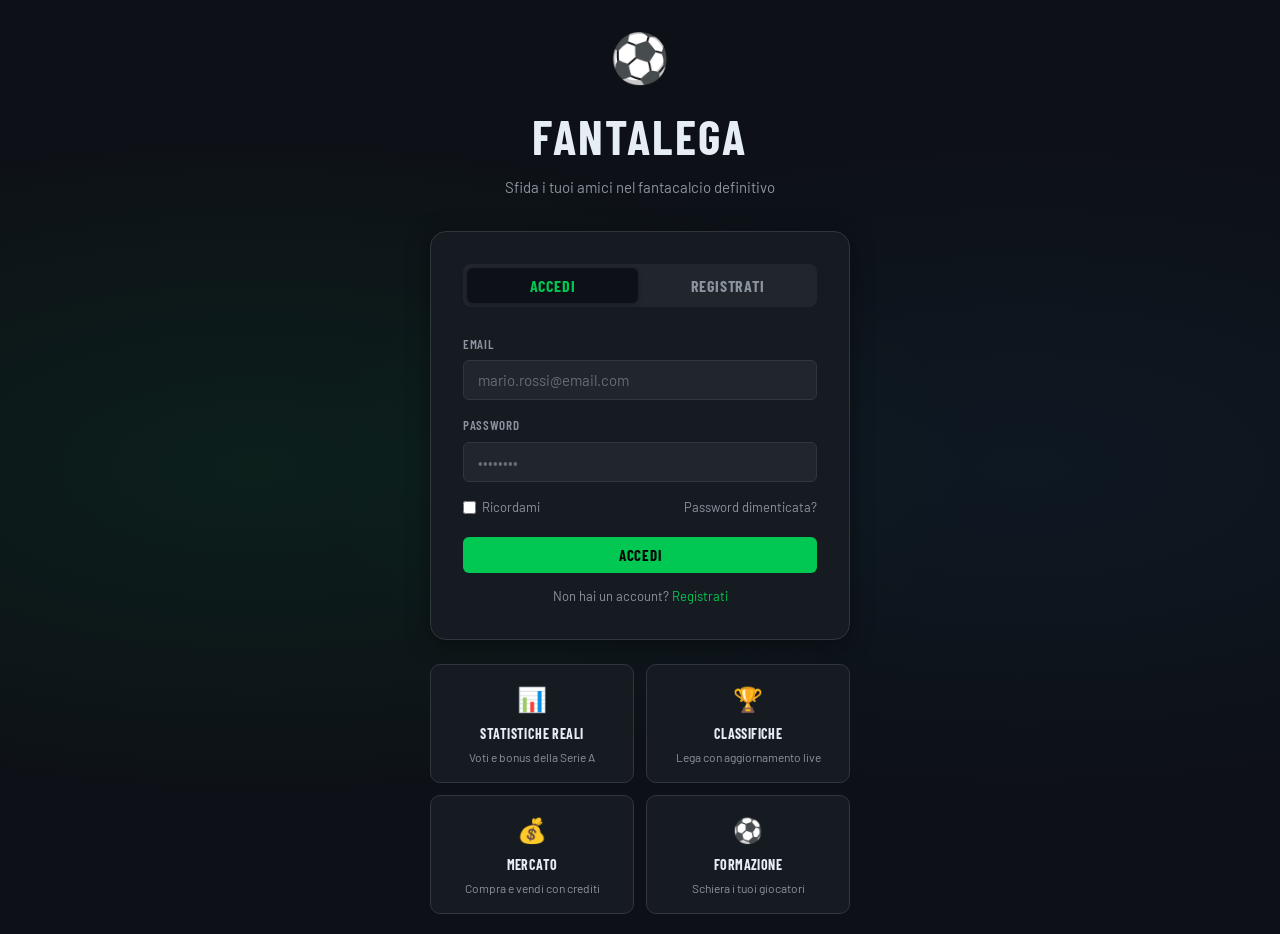
==== commit aa4531c9: "Add files via upload" ====
--- a/calendario.html
+++ b/calendario.html
@@ -1,254 +1,218 @@
-<!DOCTYPE html>
-<html lang="it">
-<head>
-    <meta charset="UTF-8">
-    <meta name="viewport" content="width=device-width, initial-scale=1.0">
-    <title>Calendario - FantaLega</title>
-    <link rel="stylesheet" href="css/style.css">
-</head>
-<body>
-    <!-- Navigation -->
-    <nav class="navbar">
-        <div class="nav-brand">
-            <span class="logo-icon">⚽</span>
-            <span>FantaLega</span>
-        </div>
-        
-        <button class="nav-toggle" aria-label="Menu">
-            <span></span>
-            <span></span>
-            <span></span>
-        </button>
-        
-        <ul class="nav-menu">
-            <li><a href="dashboard.html">Dashboard</a></li>
-            <li><a href="rosa.html">La mia rosa</a></li>
-            <li><a href="formazione.html">Formazione</a></li>
-            <li><a href="calendario.html" class="active">Calendario</a></li>
-            <li><a href="classifica.html">Classifica</a></li>
-            <li><a href="mercato.html">Mercato</a></li>
-        </ul>
-        
-        <div class="nav-user">
-            <span class="user-credits">💰 285</span>
-            <div class="user-avatar" title="FC Campioni">FC</div>
-            <a href="index.html" class="logout-btn">Esci</a>
-        </div>
-    </nav>
-    <div class="page-container">
-        <header class="page-header">
-            <h1>Calendario</h1>
-            <p>Stagione 2025/2026</p>
-        </header>
-        <!-- Matchday Navigation -->
-        <div class="matchday-navigation">
-            <button class="nav-arrow" id="prev-matchday">‹</button>
-            <div class="matchday-selector">
-                <select id="matchday-select">
-                    <option value="1">Giornata 1</option>
-                    <option value="2">Giornata 2</option>
-                    <option value="3">Giornata 3</option>
-                    <option value="4">Giornata 4</option>
-                    <option value="5">Giornata 5</option>
-                    <option value="6">Giornata 6</option>
-                    <option value="7">Giornata 7</option>
-                    <option value="8">Giornata 8</option>
-                    <option value="9">Giornata 9</option>
-                    <option value="10">Giornata 10</option>
-                    <option value="11">Giornata 11</option>
-                    <option value="12">Giornata 12</option>
-                    <option value="13">Giornata 13</option>
-                    <option value="14">Giornata 14</option>
-                    <option value="15" selected>Giornata 15</option>
-                    <option value="16">Giornata 16</option>
-                    <option value="17">Giornata 17</option>
-                    <option value="18">Giornata 18</option>
-                </select>
-            </div>
-            <button class="nav-arrow" id="next-matchday">›</button>
-        </div>
-        <!-- Matchday Content -->
-        <section class="matchday-content">
-            <div class="matchday-header">
-                <h2>Giornata 15</h2>
-                <span class="matchday-date">26-27 Aprile 2026</span>
-                <span class="matchday-status upcoming">In programma</span>
-            </div>
-            <div class="matches-grid">
-                <!-- Match 1 -->
-                <div class="match-card your-match">
-                    <div class="match-card-header">
-                        <span class="match-time">Sab 15:00</span>
-                        <span class="your-match-badge">La tua partita</span>
-                    </div>
-                    <div class="match-teams">
-                        <div class="match-team home">
-                            <div class="team-badge highlight">FC</div>
-                            <span class="team-name">FC Campioni</span>
-                            <span class="team-standing">3°</span>
-                        </div>
-                        <div class="match-score">
-                            <span class="vs">VS</span>
-                        </div>
-                        <div class="match-team away">
-                            <div class="team-badge">RM</div>
-                            <span class="team-name">Real Marmotte</span>
-                            <span class="team-standing">5°</span>
-                        </div>
-                    </div>
-                </div>
-                <!-- Match 2 -->
-                <div class="match-card">
-                    <div class="match-card-header">
-                        <span class="match-time">Sab 15:00</span>
-                    </div>
-                    <div class="match-teams">
-                        <div class="match-team home">
-                            <div class="team-badge">NU</div>
-                            <span class="team-name">Napoli United</span>
-                            <span class="team-standing">1°</span>
-                        </div>
-                        <div class="match-score">
-                            <span class="vs">VS</span>
-                        </div>
-                        <div class="match-team away">
-                            <div class="team-badge">LB</div>
-                            <span class="team-name">Lazio Blues</span>
-                            <span class="team-standing">8°</span>
-                        </div>
-                    </div>
-                </div>
-                <!-- Match 3 -->
-                <div class="match-card">
-                    <div class="match-card-header">
-                        <span class="match-time">Sab 18:00</span>
-                    </div>
-                    <div class="match-teams">
-                        <div class="match-team home">
-                            <div class="team-badge">MM</div>
-                            <span class="team-name">Milan Magic</span>
-                            <span class="team-standing">2°</span>
-                        </div>
-                        <div class="match-score">
-                            <span class="vs">VS</span>
-                        </div>
-                        <div class="match-team away">
-                            <div class="team-badge">JP</div>
-                            <span class="team-name">Juve Pazza</span>
-                            <span class="team-standing">6°</span>
-                        </div>
-                    </div>
-                </div>
-                <!-- Match 4 -->
-                <div class="match-card">
-                    <div class="match-card-header">
-                        <span class="match-time">Dom 15:00</span>
-                    </div>
-                    <div class="match-teams">
-                        <div class="match-team home">
-                            <div class="team-badge">IS</div>
-                            <span class="team-name">Inter Stellare</span>
-                            <span class="team-standing">4°</span>
-                        </div>
-                        <div class="match-score">
-                            <span class="vs">VS</span>
-                        </div>
-                        <div class="match-team away">
-                            <div class="team-badge">RT</div>
-                            <span class="team-name">Roma Thunder</span>
-                            <span class="team-standing">7°</span>
-                        </div>
-                    </div>
-                </div>
-            </div>
-        </section>
-        <!-- Previous Matchday Results -->
-        <section class="previous-results">
-            <h2>Risultati Giornata 14</h2>
-            <div class="matches-grid completed">
-                <div class="match-card completed your-match">
-                    <div class="match-card-header">
-                        <span class="match-date">19 Apr</span>
-                    </div>
-                    <div class="match-teams">
-                        <div class="match-team home winner">
-                            <div class="team-badge highlight">FC</div>
-                            <span class="team-name">FC Campioni</span>
-                        </div>
-                        <div class="match-score final">
-                            <span class="score">78</span>
-                            <span class="separator">-</span>
-                            <span class="score">65</span>
-                        </div>
-                        <div class="match-team away">
-                            <div class="team-badge">IS</div>
-                            <span class="team-name">Inter Stellare</span>
-                        </div>
-                    </div>
-                </div>
-                <div class="match-card completed">
-                    <div class="match-card-header">
-                        <span class="match-date">19 Apr</span>
-                    </div>
-                    <div class="match-teams">
-                        <div class="match-team home winner">
-                            <div class="team-badge">NU</div>
-                            <span class="team-name">Napoli United</span>
-                        </div>
-                        <div class="match-score final">
-                            <span class="score">82</span>
-                            <span class="separator">-</span>
-                            <span class="score">68</span>
-                        </div>
-                        <div class="match-team away">
-                            <div class="team-badge">RM</div>
-                            <span class="team-name">Real Marmotte</span>
-                        </div>
-                    </div>
-                </div>
-                <div class="match-card completed">
-                    <div class="match-card-header">
-                        <span class="match-date">20 Apr</span>
-                    </div>
-                    <div class="match-teams">
-                        <div class="match-team home winner">
-                            <div class="team-badge">MM</div>
-                            <span class="team-name">Milan Magic</span>
-                        </div>
-                        <div class="match-score final">
-                            <span class="score">74</span>
-                            <span class="separator">-</span>
-                            <span class="score">61</span>
-                        </div>
-                        <div class="match-team away">
-                            <div class="team-badge">LB</div>
-                            <span class="team-name">Lazio Blues</span>
-                        </div>
-                    </div>
-                </div>
-                <div class="match-card completed">
-                    <div class="match-card-header">
-                        <span class="match-date">20 Apr</span>
-                    </div>
-                    <div class="match-teams">
-                        <div class="match-team home">
-                            <div class="team-badge">JP</div>
-                            <span class="team-name">Juve Pazza</span>
-                        </div>
-                        <div class="match-score final">
-                            <span class="score">69</span>
-                            <span class="separator">-</span>
-                            <span class="score">69</span>
-                        </div>
-                        <div class="match-team away">
-                            <div class="team-badge">RT</div>
-                            <span class="team-name">Roma Thunder</span>
-                        </div>
-                    </div>
-                </div>
-            </div>
-        </section>
-    </div>
-    <script src="js/app.js"></script>
-</body>
-</html>
+<!DOCTYPE html>
+<html lang="it">
+<head>
+  <meta charset="UTF-8">
+  <meta name="viewport" content="width=device-width, initial-scale=1.0">
+  <title>Calendario - FantaLega</title>
+  <link rel="stylesheet" href="css/style.css">
+</head>
+<body>
+  <nav class="navbar">
+    <a href="dashboard.html" class="nav-brand"><span class="logo-icon">⚽</span>FantaLega</a>
+    <button class="nav-toggle" id="nav-toggle" aria-label="Menu"><span></span><span></span><span></span></button>
+    <ul class="nav-menu" id="nav-menu">
+      <li><a href="dashboard.html">Dashboard</a></li>
+      <li><a href="rosa.html">La mia rosa</a></li>
+      <li><a href="formazione.html">Formazione</a></li>
+      <li><a href="calendario.html" class="active">Calendario</a></li>
+      <li><a href="classifica.html">Classifica</a></li>
+      <li><a href="mercato.html">Mercato</a></li>
+    </ul>
+    <div class="nav-user">
+      <span class="user-credits">💰 —</span>
+      <div class="user-avatar">—</div>
+      <a href="#" class="logout-btn" id="logout-btn">Esci</a>
+    </div>
+  </nav>
+
+  <div class="page-container">
+    <header class="page-header">
+      <div>
+        <h1>Calendario</h1>
+        <p id="league-name">—</p>
+      </div>
+    </header>
+
+    <div class="matchday-nav">
+      <button class="matchday-btn" id="prev-gd">◀</button>
+      <select id="matchday-select"></select>
+      <button class="matchday-btn" id="next-gd">▶</button>
+      <button class="btn btn-secondary btn-sm" id="go-current">Giornata corrente</button>
+    </div>
+
+    <div id="matches-container"></div>
+
+    <!-- My results history -->
+    <div class="card" style="margin-top:24px;">
+      <div class="card-title">I miei risultati <span id="my-record" style="font-size:14px; color:var(--text2); font-family:'Barlow',sans-serif; font-weight:400; text-transform:none;"></span></div>
+      <div class="table-container">
+        <table>
+          <thead><tr><th>Gior.</th><th>Avversario</th><th>I miei pt</th><th>Avv. pt</th><th>Esito</th></tr></thead>
+          <tbody id="my-results"></tbody>
+        </table>
+      </div>
+    </div>
+  </div>
+
+  <script src="js/core.js"></script>
+  <script>
+    const session = Auth.requireAuth();
+    const team = Store.getTeam(session.userId);
+    const league = Store.getLeague();
+
+    UI.setNavUser(session, team);
+    document.getElementById('logout-btn').onclick = e => { e.preventDefault(); Auth.logout(); };
+    document.getElementById('nav-toggle').onclick = () => document.getElementById('nav-menu').classList.toggle('active');
+
+    document.getElementById('league-name').textContent = league?.name || 'Amici del Calcio';
+
+    const currentGd = team.currentMatchday;
+    const totalGds = 38;
+    let selectedGd = currentGd;
+
+    // Build select options
+    const sel = document.getElementById('matchday-select');
+    for (let i = 1; i <= totalGds; i++) {
+      const opt = document.createElement('option');
+      opt.value = i;
+      opt.textContent = `Giornata ${i}${i === currentGd ? ' (corrente)' : i < currentGd ? ' ✓' : ''}`;
+      if (i === currentGd) opt.selected = true;
+      sel.appendChild(opt);
+    }
+
+    // Generate deterministic matches for each matchday
+    const allTeamNames = (league?.teams || []).map(t => t.name);
+    if (!allTeamNames.includes(session.teamName)) allTeamNames.push(session.teamName);
+
+    function getMatchesForGd(gd) {
+      // Use team results for known GDs
+      const knownResult = team.results?.find(r => r.matchday === gd);
+      const matches = [];
+
+      // Pair up teams for this GD deterministically
+      for (let i = 0; i < allTeamNames.length; i += 2) {
+        const home = allTeamNames[i % allTeamNames.length];
+        const away = allTeamNames[(i + 1) % allTeamNames.length];
+        const isMyMatch = home === session.teamName || away === session.teamName;
+        const played = gd < currentGd;
+        const isMyMatch2 = played && knownResult;
+
+        let homePoints = null, awayPoints = null;
+        if (played) {
+          if (isMyMatch && knownResult) {
+            if (home === session.teamName) {
+              homePoints = knownResult.myPoints;
+              awayPoints = knownResult.oppPoints;
+            } else {
+              homePoints = knownResult.oppPoints;
+              awayPoints = knownResult.myPoints;
+            }
+          } else {
+            // Deterministic fake scores
+            const seed = gd * 31 + i * 7;
+            homePoints = 55 + (seed % 40);
+            awayPoints = 55 + ((seed * 13) % 40);
+          }
+        }
+
+        matches.push({ home, away, homePoints, awayPoints, played, isMyMatch });
+      }
+
+      return matches;
+    }
+
+    function renderMatchday(gd) {
+      const matches = getMatchesForGd(gd);
+      const container = document.getElementById('matches-container');
+
+      if (matches.length === 0) {
+        container.innerHTML = '<div class="empty-state"><div class="empty-icon">📅</div><h3>Nessuna partita</h3></div>';
+        return;
+      }
+
+      container.innerHTML = matches.map(m => {
+        const homeInit = m.home.split(' ').map(w => w[0]).join('').slice(0, 2).toUpperCase();
+        const awayInit = m.away.split(' ').map(w => w[0]).join('').slice(0, 2).toUpperCase();
+
+        let scoreHtml;
+        if (m.played && m.homePoints !== null) {
+          const homeWin = m.homePoints > m.awayPoints;
+          const awayWin = m.awayPoints > m.homePoints;
+          scoreHtml = `
+            <div class="match-score">
+              <span class="score-val ${homeWin ? 'text-green fw-bold' : ''}">${m.homePoints}</span>
+              <span class="score-sep">-</span>
+              <span class="score-val ${awayWin ? 'text-green fw-bold' : ''}">${m.awayPoints}</span>
+            </div>`;
+        } else if (gd === currentGd) {
+          scoreHtml = `<div class="match-score not-played">In corso</div>`;
+        } else {
+          scoreHtml = `<div class="match-score not-played">da giocare</div>`;
+        }
+
+        return `
+          <div class="match-card ${m.isMyMatch ? 'my-team-match' : ''}">
+            <div class="team-info">
+              <div class="match-badge">${homeInit}</div>
+              <span style="font-weight: ${m.isMyMatch && m.home === session.teamName ? '700' : '400'}; color: ${m.isMyMatch && m.home === session.teamName ? 'var(--green)' : 'var(--text)'}">
+                ${m.home}
+              </span>
+            </div>
+            ${scoreHtml}
+            <div class="team-info away">
+              <span style="font-weight: ${m.isMyMatch && m.away === session.teamName ? '700' : '400'}; color: ${m.isMyMatch && m.away === session.teamName ? 'var(--green)' : 'var(--text)'}">
+                ${m.away}
+              </span>
+              <div class="match-badge">${awayInit}</div>
+            </div>
+          </div>`;
+      }).join('');
+    }
+
+    // My results history
+    document.getElementById('my-record').textContent = `${team.wins}V · ${team.draws}P · ${team.losses}S`;
+    document.getElementById('my-results').innerHTML = (team.results || []).map(r => {
+      const cls = r.result === 'win' ? 'text-green' : r.result === 'loss' ? 'text-red' : 'text-gold';
+      const badge = r.result === 'win' ? '✓ Vittoria' : r.result === 'loss' ? '✗ Sconfitta' : '= Pareggio';
+      return `
+        <tr>
+          <td class="fw-bold">G${r.matchday}</td>
+          <td>${r.opponent}</td>
+          <td class="num fw-bold text-green">${r.myPoints}</td>
+          <td class="num">${r.oppPoints}</td>
+          <td class="${cls} fw-bold">${badge}</td>
+        </tr>`;
+    }).join('') || '<tr><td colspan="5" class="text-muted" style="padding:16px; text-align:center;">Nessun risultato ancora.</td></tr>';
+
+    // Navigation
+    sel.addEventListener('change', function() {
+      selectedGd = parseInt(this.value);
+      renderMatchday(selectedGd);
+    });
+
+    document.getElementById('prev-gd').onclick = () => {
+      if (selectedGd > 1) {
+        selectedGd--;
+        sel.value = selectedGd;
+        renderMatchday(selectedGd);
+      }
+    };
+
+    document.getElementById('next-gd').onclick = () => {
+      if (selectedGd < totalGds) {
+        selectedGd++;
+        sel.value = selectedGd;
+        renderMatchday(selectedGd);
+      }
+    };
+
+    document.getElementById('go-current').onclick = () => {
+      selectedGd = currentGd;
+      sel.value = currentGd;
+      renderMatchday(currentGd);
+    };
+
+    renderMatchday(selectedGd);
+  </script>
+</body>
+</html>
--- a/css/style.css
+++ b/css/style.css
@@ -1,1755 +1,1421 @@
-/* ========================================
-   FANTALEGA - STYLESHEET
-   ======================================== */
-/* CSS Variables */
-:root {
-    /* Colors */
-    --primary: #2563eb;
-    --primary-dark: #1d4ed8;
-    --primary-light: #3b82f6;
-    --secondary: #64748b;
-    --success: #22c55e;
-    --warning: #f59e0b;
-    --danger: #ef4444;
-    
-    /* Neutrals */
-    --white: #ffffff;
-    --gray-50: #f8fafc;
-    --gray-100: #f1f5f9;
-    --gray-200: #e2e8f0;
-    --gray-300: #cbd5e1;
-    --gray-400: #94a3b8;
-    --gray-500: #64748b;
-    --gray-600: #475569;
-    --gray-700: #334155;
-    --gray-800: #1e293b;
-    --gray-900: #0f172a;
-    
-    /* Semantic */
-    --background: var(--gray-50);
-    --surface: var(--white);
-    --text-primary: var(--gray-900);
-    --text-secondary: var(--gray-600);
-    --text-muted: var(--gray-400);
-    --border: var(--gray-200);
-    
-    /* Role Colors */
-    --role-p: #f59e0b;
-    --role-d: #22c55e;
-    --role-c: #3b82f6;
-    --role-a: #ef4444;
-    
-    /* Spacing */
-    --space-xs: 0.25rem;
-    --space-sm: 0.5rem;
-    --space-md: 1rem;
-    --space-lg: 1.5rem;
-    --space-xl: 2rem;
-    --space-2xl: 3rem;
-    
-    /* Typography */
-    --font-family: 'Inter', -apple-system, BlinkMacSystemFont, 'Segoe UI', Roboto, sans-serif;
-    --font-size-xs: 0.75rem;
-    --font-size-sm: 0.875rem;
-    --font-size-base: 1rem;
-    --font-size-lg: 1.125rem;
-    --font-size-xl: 1.25rem;
-    --font-size-2xl: 1.5rem;
-    --font-size-3xl: 2rem;
-    
-    /* Effects */
-    --shadow-sm: 0 1px 2px rgba(0, 0, 0, 0.05);
-    --shadow: 0 1px 3px rgba(0, 0, 0, 0.1), 0 1px 2px rgba(0, 0, 0, 0.06);
-    --shadow-md: 0 4px 6px -1px rgba(0, 0, 0, 0.1), 0 2px 4px -1px rgba(0, 0, 0, 0.06);
-    --shadow-lg: 0 10px 15px -3px rgba(0, 0, 0, 0.1), 0 4px 6px -2px rgba(0, 0, 0, 0.05);
-    --radius-sm: 0.375rem;
-    --radius: 0.5rem;
-    --radius-lg: 0.75rem;
-    --radius-full: 9999px;
-    
-    /* Transitions */
-    --transition-fast: 150ms ease;
-    --transition: 200ms ease;
-}
-/* ========================================
-   RESET & BASE
-   ======================================== */
-*, *::before, *::after {
-    box-sizing: border-box;
-    margin: 0;
-    padding: 0;
-}
-html {
-    font-size: 16px;
-    scroll-behavior: smooth;
-}
-body {
-    font-family: var(--font-family);
-    font-size: var(--font-size-base);
-    line-height: 1.6;
-    color: var(--text-primary);
-    background-color: var(--background);
-    -webkit-font-smoothing: antialiased;
-}
-a {
-    color: var(--primary);
-    text-decoration: none;
-    transition: color var(--transition-fast);
-}
-a:hover {
-    color: var(--primary-dark);
-}
-img {
-    max-width: 100%;
-    height: auto;
-}
-/* ========================================
-   UTILITIES
-   ======================================== */
-.container {
-    width: 100%;
-    max-width: 1200px;
-    margin: 0 auto;
-    padding: 0 var(--space-md);
-}
-.btn {
-    display: inline-flex;
-    align-items: center;
-    justify-content: center;
-    gap: var(--space-sm);
-    padding: var(--space-sm) var(--space-lg);
-    font-size: var(--font-size-sm);
-    font-weight: 600;
-    border: none;
-    border-radius: var(--radius);
-    cursor: pointer;
-    transition: all var(--transition-fast);
-}
-.btn-primary {
-    background: var(--primary);
-    color: var(--white);
-}
-.btn-primary:hover {
-    background: var(--primary-dark);
-}
-.btn-secondary {
-    background: var(--gray-100);
-    color: var(--text-primary);
-}
-.btn-secondary:hover {
-    background: var(--gray-200);
-}
-.btn-full {
-    width: 100%;
-}
-.btn-small {
-    padding: var(--space-xs) var(--space-md);
-    font-size: var(--font-size-xs);
-}
-/* ========================================
-   NAVIGATION
-   ======================================== */
-.navbar {
-    display: flex;
-    align-items: center;
-    justify-content: space-between;
-    padding: var(--space-md) var(--space-lg);
-    background: var(--surface);
-    border-bottom: 1px solid var(--border);
-    position: sticky;
-    top: 0;
-    z-index: 100;
-}
-.nav-brand {
-    display: flex;
-    align-items: center;
-    gap: var(--space-sm);
-    font-weight: 700;
-    font-size: var(--font-size-lg);
-    color: var(--text-primary);
-}
-.logo-icon {
-    font-size: var(--font-size-2xl);
-}
-.nav-toggle {
-    display: none;
-    flex-direction: column;
-    gap: 4px;
-    padding: var(--space-sm);
-    background: none;
-    border: none;
-    cursor: pointer;
-}
-.nav-toggle span {
-    display: block;
-    width: 24px;
-    height: 2px;
-    background: var(--text-primary);
-    transition: var(--transition-fast);
-}
-.nav-menu {
-    display: flex;
-    list-style: none;
-    gap: var(--space-xs);
-}
-.nav-menu a {
-    display: block;
-    padding: var(--space-sm) var(--space-md);
-    color: var(--text-secondary);
-    font-weight: 500;
-    font-size: var(--font-size-sm);
-    border-radius: var(--radius);
-    transition: all var(--transition-fast);
-}
-.nav-menu a:hover,
-.nav-menu a.active {
-    color: var(--primary);
-    background: var(--gray-100);
-}
-.nav-user {
-    display: flex;
-    align-items: center;
-    gap: var(--space-md);
-}
-.user-credits {
-    font-weight: 600;
-    font-size: var(--font-size-sm);
-    color: var(--success);
-}
-.user-avatar {
-    width: 36px;
-    height: 36px;
-    display: flex;
-    align-items: center;
-    justify-content: center;
-    background: var(--primary);
-    color: var(--white);
-    font-size: var(--font-size-xs);
-    font-weight: 700;
-    border-radius: var(--radius-full);
-}
-.logout-btn {
-    font-size: var(--font-size-sm);
-    color: var(--text-muted);
-}
-/* Mobile Navigation */
-@media (max-width: 768px) {
-    .nav-toggle {
-        display: flex;
-    }
-    
-    .nav-menu {
-        display: none;
-        position: absolute;
-        top: 100%;
-        left: 0;
-        right: 0;
-        flex-direction: column;
-        background: var(--surface);
-        border-bottom: 1px solid var(--border);
-        padding: var(--space-md);
-    }
-    
-    .nav-menu.active {
-        display: flex;
-    }
-    
-    .nav-user {
-        display: none;
-    }
-}
-/* ========================================
-   AUTH PAGE (index.html)
-   ======================================== */
-.header {
-    text-align: center;
-    padding: var(--space-2xl) var(--space-md);
-}
-.logo {
-    display: flex;
-    align-items: center;
-    justify-content: center;
-    gap: var(--space-sm);
-    margin-bottom: var(--space-md);
-}
-.logo h1 {
-    font-size: var(--font-size-3xl);
-    color: var(--text-primary);
-}
-.tagline {
-    color: var(--text-secondary);
-    font-size: var(--font-size-lg);
-}
-.auth-container {
-    max-width: 400px;
-    margin: 0 auto var(--space-2xl);
-    background: var(--surface);
-    border-radius: var(--radius-lg);
-    box-shadow: var(--shadow-lg);
-    overflow: hidden;
-}
-.auth-tabs {
-    display: flex;
-    border-bottom: 1px solid var(--border);
-}
-.tab-btn {
-    flex: 1;
-    padding: var(--space-md);
-    background: none;
-    border: none;
-    font-size: var(--font-size-base);
-    font-weight: 600;
-    color: var(--text-secondary);
-    cursor: pointer;
-    transition: all var(--transition-fast);
-    position: relative;
-}
-.tab-btn.active {
-    color: var(--primary);
-}
-.tab-btn.active::after {
-    content: '';
-    position: absolute;
-    bottom: 0;
-    left: 0;
-    right: 0;
-    height: 2px;
-    background: var(--primary);
-}
-.auth-form {
-    display: none;
-    padding: var(--space-xl);
-}
-.auth-form.active {
-    display: block;
-}
-.form-group {
-    margin-bottom: var(--space-lg);
-}
-.form-group label {
-    display: block;
-    margin-bottom: var(--space-xs);
-    font-weight: 500;
-    font-size: var(--font-size-sm);
-    color: var(--text-primary);
-}
-.form-group input,
-.form-group select {
-    width: 100%;
-    padding: var(--space-sm) var(--space-md);
-    font-size: var(--font-size-base);
-    border: 1px solid var(--border);
-    border-radius: var(--radius);
-    transition: border-color var(--transition-fast);
-}
-.form-group input:focus,
-.form-group select:focus {
-    outline: none;
-    border-color: var(--primary);
-}
-.form-options {
-    display: flex;
-    justify-content: space-between;
-    align-items: center;
-    margin-bottom: var(--space-lg);
-    font-size: var(--font-size-sm);
-}
-.checkbox-label {
-    display: flex;
-    align-items: center;
-    gap: var(--space-xs);
-    cursor: pointer;
-}
-.forgot-link {
-    color: var(--primary);
-}
-/* Features Section */
-.features {
-    padding: var(--space-2xl) var(--space-md);
-    text-align: center;
-}
-.features h2 {
-    margin-bottom: var(--space-xl);
-    font-size: var(--font-size-2xl);
-}
-.features-grid {
-    display: grid;
-    grid-template-columns: repeat(auto-fit, minmax(240px, 1fr));
-    gap: var(--space-lg);
-    max-width: 1000px;
-    margin: 0 auto;
-}
-.feature-card {
-    padding: var(--space-xl);
-    background: var(--surface);
-    border-radius: var(--radius-lg);
-    box-shadow: var(--shadow);
-}
-.feature-icon {
-    font-size: 2.5rem;
-    display: block;
-    margin-bottom: var(--space-md);
-}
-.feature-card h3 {
-    margin-bottom: var(--space-sm);
-    font-size: var(--font-size-lg);
-}
-.feature-card p {
-    color: var(--text-secondary);
-    font-size: var(--font-size-sm);
-}
-/* Footer */
-.footer {
-    padding: var(--space-xl) var(--space-md);
-    text-align: center;
-    color: var(--text-muted);
-    font-size: var(--font-size-sm);
-    border-top: 1px solid var(--border);
-}
-/* ========================================
-   DASHBOARD
-   ======================================== */
-.dashboard-container,
-.page-container {
-    max-width: 1200px;
-    margin: 0 auto;
-    padding: var(--space-xl) var(--space-md);
-}
-.dashboard-header,
-.page-header {
-    display: flex;
-    justify-content: space-between;
-    align-items: flex-start;
-    margin-bottom: var(--space-xl);
-    flex-wrap: wrap;
-    gap: var(--space-md);
-}
-.welcome-section h1 {
-    font-size: var(--font-size-2xl);
-    margin-bottom: var(--space-xs);
-}
-.team-name {
-    color: var(--primary);
-}
-.league-name {
-    color: var(--text-secondary);
-    font-size: var(--font-size-sm);
-}
-.current-matchday {
-    text-align: right;
-    padding: var(--space-md);
-    background: var(--primary);
-    color: var(--white);
-    border-radius: var(--radius);
-}
-.matchday-label {
-    display: block;
-    font-size: var(--font-size-xs);
-    opacity: 0.8;
-}
-.matchday-number {
-    font-size: var(--font-size-2xl);
-    font-weight: 700;
-}
-/* Stats Grid */
-.stats-grid {
-    display: grid;
-    grid-template-columns: repeat(auto-fit, minmax(180px, 1fr));
-    gap: var(--space-md);
-    margin-bottom: var(--space-xl);
-}
-.stat-card {
-    display: flex;
-    align-items: center;
-    gap: var(--space-md);
-    padding: var(--space-lg);
-    background: var(--surface);
-    border-radius: var(--radius-lg);
-    box-shadow: var(--shadow);
-}
-.stat-icon {
-    font-size: 2rem;
-}
-.stat-value {
-    display: block;
-    font-size: var(--font-size-xl);
-    font-weight: 700;
-    color: var(--text-primary);
-}
-.stat-label {
-    font-size: var(--font-size-sm);
-    color: var(--text-secondary);
-}
-/* Dashboard Grid */
-.dashboard-grid {
-    display: grid;
-    grid-template-columns: repeat(auto-fit, minmax(300px, 1fr));
-    gap: var(--space-lg);
-}
-.dashboard-card {
-    background: var(--surface);
-    border-radius: var(--radius-lg);
-    box-shadow: var(--shadow);
-    padding: var(--space-lg);
-}
-.dashboard-card h2 {
-    font-size: var(--font-size-lg);
-    margin-bottom: var(--space-md);
-    padding-bottom: var(--space-sm);
-    border-bottom: 1px solid var(--border);
-}
-/* Next Match Card */
-.match-preview {
-    display: flex;
-    align-items: center;
-    justify-content: space-between;
-    gap: var(--space-md);
-    margin-bottom: var(--space-lg);
-    padding: var(--space-md);
-    background: var(--gray-50);
-    border-radius: var(--radius);
-}
-.match-preview .team {
-    text-align: center;
-}
-.team-badge {
-    width: 48px;
-    height: 48px;
-    display: flex;
-    align-items: center;
-    justify-content: center;
-    margin: 0 auto var(--space-xs);
-    background: var(--gray-200);
-    color: var(--text-primary);
-    font-weight: 700;
-    font-size: var(--font-size-sm);
-    border-radius: var(--radius-full);
-}
-.team-badge.highlight {
-    background: var(--primary);
-    color: var(--white);
-}
-.match-preview .team-name {
-    display: block;
-    font-weight: 600;
-    font-size: var(--font-size-sm);
-}
-.team-position {
-    font-size: var(--font-size-xs);
-    color: var(--text-muted);
-}
-.match-info {
-    text-align: center;
-}
-.match-vs {
-    display: block;
-    font-weight: 700;
-    font-size: var(--font-size-lg);
-    color: var(--text-muted);
-}
-.match-date,
-.match-time {
-    display: block;
-    font-size: var(--font-size-xs);
-    color: var(--text-secondary);
-}
-/* Results List */
-.results-list {
-    display: flex;
-    flex-direction: column;
-    gap: var(--space-sm);
-}
-.result-item {
-    display: flex;
-    align-items: center;
-    gap: var(--space-md);
-    padding: var(--space-sm) var(--space-md);
-    background: var(--gray-50);
-    border-radius: var(--radius);
-    font-size: var(--font-size-sm);
-}
-.result-matchday {
-    font-weight: 600;
-    color: var(--text-muted);
-    min-width: 30px;
-}
-.result-opponent {
-    flex: 1;
-}
-.result-score {
-    font-weight: 600;
-    font-family: monospace;
-}
-.result-badge {
-    width: 24px;
-    height: 24px;
-    display: flex;
-    align-items: center;
-    justify-content: center;
-    font-weight: 700;
-    font-size: var(--font-size-xs);
-    border-radius: var(--radius-full);
-    color: var(--white);
-}
-.result-item.win .result-badge {
-    background: var(--success);
-}
-.result-item.loss .result-badge {
-    background: var(--danger);
-}
-.result-item.draw .result-badge {
-    background: var(--warning);
-}
-/* Mini Leaderboard */
-.leaderboard-table {
-    width: 100%;
-    border-collapse: collapse;
-    font-size: var(--font-size-sm);
-    margin-bottom: var(--space-md);
-}
-.leaderboard-table th,
-.leaderboard-table td {
-    padding: var(--space-sm);
-    text-align: left;
-}
-.leaderboard-table th {
-    font-weight: 600;
-    color: var(--text-muted);
-    border-bottom: 1px solid var(--border);
-}
-.leaderboard-table tbody tr {
-    border-bottom: 1px solid var(--gray-100);
-}
-.leaderboard-table .current-user {
-    background: var(--gray-100);
-    font-weight: 600;
-}
-.positive {
-    color: var(--success);
-}
-.negative {
-    color: var(--danger);
-}
-/* Notifications */
-.notification-list {
-    list-style: none;
-}
-.notification-item {
-    display: flex;
-    gap: var(--space-md);
-    padding: var(--space-md);
-    border-bottom: 1px solid var(--gray-100);
-}
-.notification-item:last-child {
-    border-bottom: none;
-}
-.notification-item.urgent {
-    background: #fef2f2;
-    margin: 0 calc(var(--space-lg) * -1);
-    padding-left: var(--space-lg);
-    padding-right: var(--space-lg);
-}
-.notif-icon {
-    font-size: var(--font-size-xl);
-}
-.notif-content p {
-    font-size: var(--font-size-sm);
-    margin-bottom: var(--space-xs);
-}
-.notif-time {
-    font-size: var(--font-size-xs);
-    color: var(--text-muted);
-}
-/* ========================================
-   ROSTER PAGE
-   ======================================== */
-.roster-stats {
-    display: flex;
-    gap: var(--space-lg);
-}
-.roster-stat {
-    font-size: var(--font-size-sm);
-    color: var(--text-secondary);
-}
-.roster-stat strong {
-    color: var(--text-primary);
-}
-.roster-controls {
-    display: flex;
-    flex-wrap: wrap;
-    gap: var(--space-md);
-    margin-bottom: var(--space-lg);
-}
-.search-box {
-    flex: 1;
-    min-width: 200px;
-}
-.search-box input {
-    width: 100%;
-    padding: var(--space-sm) var(--space-md);
-    border: 1px solid var(--border);
-    border-radius: var(--radius);
-    font-size: var(--font-size-sm);
-}
-.filter-buttons {
-    display: flex;
-    gap: var(--space-xs);
-}
-.filter-btn {
-    padding: var(--space-sm) var(--space-md);
-    background: var(--gray-100);
-    border: none;
-    border-radius: var(--radius);
-    font-size: var(--font-size-sm);
-    font-weight: 500;
-    cursor: pointer;
-    transition: all var(--transition-fast);
-}
-.filter-btn:hover {
-    background: var(--gray-200);
-}
-.filter-btn.active {
-    background: var(--primary);
-    color: var(--white);
-}
-/* Roster Table */
-.roster-table-container {
-    background: var(--surface);
-    border-radius: var(--radius-lg);
-    box-shadow: var(--shadow);
-    overflow-x: auto;
-}
-.roster-table {
-    width: 100%;
-    border-collapse: collapse;
-    font-size: var(--font-size-sm);
-}
-.roster-table th,
-.roster-table td {
-    padding: var(--space-sm) var(--space-md);
-    text-align: left;
-    white-space: nowrap;
-}
-.roster-table th {
-    background: var(--gray-50);
-    font-weight: 600;
-    color: var(--text-secondary);
-    border-bottom: 1px solid var(--border);
-}
-.roster-table tbody tr {
-    border-bottom: 1px solid var(--gray-100);
-    transition: background var(--transition-fast);
-}
-.roster-table tbody tr:hover {
-    background: var(--gray-50);
-}
-.roster-table .role-header {
-    background: var(--gray-100);
-    font-weight: 700;
-}
-.roster-table .role-header td {
-    padding: var(--space-sm) var(--space-md);
-    color: var(--text-secondary);
-    font-size: var(--font-size-xs);
-    text-transform: uppercase;
-    letter-spacing: 0.5px;
-}
-/* Role Badges */
-.role-badge {
-    display: inline-flex;
-    align-items: center;
-    justify-content: center;
-    width: 28px;
-    height: 28px;
-    font-weight: 700;
-    font-size: var(--font-size-xs);
-    border-radius: var(--radius-full);
-    color: var(--white);
-}
-.role-p { background: var(--role-p); }
-.role-d { background: var(--role-d); }
-.role-c { background: var(--role-c); }
-.role-a { background: var(--role-a); }
-/* Status Badges */
-.status-badge {
-    font-size: var(--font-size-base);
-}
-.status-badge.available {
-    color: var(--success);
-}
-.status-badge.injured,
-.status-badge.suspended {
-    color: var(--danger);
-}
-/* Roster Legend */
-.roster-legend {
-    margin-top: var(--space-lg);
-    padding: var(--space-md);
-    background: var(--surface);
-    border-radius: var(--radius);
-}
-.roster-legend h3 {
-    font-size: var(--font-size-sm);
-    margin-bottom: var(--space-sm);
-}
-.legend-items {
-    display: flex;
-    flex-wrap: wrap;
-    gap: var(--space-lg);
-    font-size: var(--font-size-sm);
-    color: var(--text-secondary);
-}
-.legend-item {
-    display: flex;
-    align-items: center;
-    gap: var(--space-xs);
-}
-/* ========================================
-   FORMATION PAGE
-   ======================================== */
-.formation-actions {
-    display: flex;
-    gap: var(--space-sm);
-}
-.formation-container {
-    display: grid;
-    grid-template-columns: 1fr 300px;
-    gap: var(--space-lg);
-}
-@media (max-width: 900px) {
-    .formation-container {
-        grid-template-columns: 1fr;
-    }
-}
-/* Field Section */
-.field-section {
-    background: var(--surface);
-    border-radius: var(--radius-lg);
-    box-shadow: var(--shadow);
-    padding: var(--space-lg);
-}
-.formation-selector {
-    display: flex;
-    align-items: center;
-    gap: var(--space-md);
-    margin-bottom: var(--space-lg);
-}
-.formation-selector label {
-    font-weight: 600;
-}
-.formation-selector select {
-    padding: var(--space-sm) var(--space-md);
-    border: 1px solid var(--border);
-    border-radius: var(--radius);
-    font-size: var(--font-size-base);
-}
-/* Football Field */
-.football-field {
-    background: linear-gradient(to bottom, #2d8a3e 0%, #3da150 50%, #2d8a3e 100%);
-    border-radius: var(--radius-lg);
-    padding: var(--space-xl);
-    min-height: 450px;
-    display: flex;
-    flex-direction: column;
-    justify-content: space-between;
-    position: relative;
-}
-.football-field::before {
-    content: '';
-    position: absolute;
-    top: 50%;
-    left: 10%;
-    right: 10%;
-    height: 1px;
-    background: rgba(255, 255, 255, 0.3);
-}
-.football-field::after {
-    content: '';
-    position: absolute;
-    top: 50%;
-    left: 50%;
-    transform: translate(-50%, -50%);
-    width: 80px;
-    height: 80px;
-    border: 1px solid rgba(255, 255, 255, 0.3);
-    border-radius: 50%;
-}
-.field-row {
-    display: flex;
-    justify-content: center;
-    gap: var(--space-md);
-}
-.goalkeeper-row {
-    justify-content: center;
-}
-/* Player Slots */
-.player-slot {
-    position: relative;
-    width: 70px;
-    text-align: center;
-}
-.slot-content {
-    padding: var(--space-sm);
-    background: rgba(255, 255, 255, 0.95);
-    border-radius: var(--radius);
-    box-shadow: var(--shadow);
-    cursor: pointer;
-    transition: transform var(--transition-fast);
-}
-.slot-content:hover {
-    transform: translateY(-2px);
-}
-.slot-content.empty {
-    background: rgba(255, 255, 255, 0.3);
-    border: 2px dashed rgba(255, 255, 255, 0.5);
-}
-.slot-placeholder {
-    display: block;
-    font-size: var(--font-size-xl);
-    font-weight: 700;
-    color: var(--white);
-}
-.slot-role {
-    font-size: var(--font-size-xs);
-    color: rgba(255, 255, 255, 0.8);
-}
-.player-jersey {
-    display: block;
-    font-size: var(--font-size-lg);
-    font-weight: 700;
-    color: var(--primary);
-}
-.slot-content .player-name {
-    display: block;
-    font-size: var(--font-size-xs);
-    font-weight: 600;
-    white-space: nowrap;
-    overflow: hidden;
-    text-overflow: ellipsis;
-}
-.slot-content .player-team {
-    display: block;
-    font-size: 10px;
-    color: var(--text-muted);
-}
-.remove-player {
-    position: absolute;
-    top: -8px;
-    right: -8px;
-    width: 20px;
-    height: 20px;
-    display: flex;
-    align-items: center;
-    justify-content: center;
-    background: var(--danger);
-    color: var(--white);
-    border: none;
-    border-radius: var(--radius-full);
-    font-size: var(--font-size-sm);
-    cursor: pointer;
-    opacity: 0;
-    transition: opacity var(--transition-fast);
-}
-.player-slot:hover .remove-player {
-    opacity: 1;
-}
-/* Bench Section */
-.bench-section {
-    margin-top: var(--space-xl);
-    padding-top: var(--space-lg);
-    border-top: 1px solid var(--border);
-}
-.bench-section h3 {
-    font-size: var(--font-size-base);
-    margin-bottom: var(--space-md);
-}
-.bench-slots {
-    display: flex;
-    gap: var(--space-md);
-    flex-wrap: wrap;
-}
-.bench-slot {
-    display: flex;
-    align-items: center;
-    gap: var(--space-sm);
-    padding: var(--space-sm) var(--space-md);
-    background: var(--gray-50);
-    border-radius: var(--radius);
-    min-width: 150px;
-}
-.bench-number {
-    font-weight: 700;
-    color: var(--text-muted);
-}
-.bench-slot .slot-content {
-    display: flex;
-    align-items: center;
-    gap: var(--space-sm);
-    padding: 0;
-    background: none;
-    box-shadow: none;
-}
-.bench-slot .slot-content.empty {
-    background: none;
-    border: none;
-}
-/* Player Selection Panel */
-.player-selection-panel {
-    background: var(--surface);
-    border-radius: var(--radius-lg);
-    box-shadow: var(--shadow);
-    padding: var(--space-lg);
-    max-height: 700px;
-    display: flex;
-    flex-direction: column;
-}
-.player-selection-panel h3 {
-    font-size: var(--font-size-base);
-    margin-bottom: var(--space-md);
-}
-.panel-filters {
-    margin-bottom: var(--space-md);
-}
-.panel-search {
-    width: 100%;
-    padding: var(--space-sm);
-    border: 1px solid var(--border);
-    border-radius: var(--radius);
-    font-size: var(--font-size-sm);
-    margin-bottom: var(--space-sm);
-}
-.panel-role-filters {
-    display: flex;
-    gap: var(--space-xs);
-}
-.role-filter {
-    flex: 1;
-    padding: var(--space-xs);
-    background: var(--gray-100);
-    border: none;
-    border-radius: var(--radius-sm);
-    font-size: var(--font-size-xs);
-    font-weight: 600;
-    cursor: pointer;
-    transition: all var(--transition-fast);
-}
-.role-filter.active {
-    background: var(--primary);
-    color: var(--white);
-}
-.available-players {
-    list-style: none;
-    overflow-y: auto;
-    flex: 1;
-}
-.available-player {
-    display: flex;
-    align-items: center;
-    gap: var(--space-sm);
-    padding: var(--space-sm);
-    border-bottom: 1px solid var(--gray-100);
-    cursor: pointer;
-    transition: background var(--transition-fast);
-}
-.available-player:hover {
-    background: var(--gray-50);
-}
-.available-player.unavailable {
-    opacity: 0.5;
-    cursor: not-allowed;
-}
-.available-player .player-info {
-    flex: 1;
-}
-.available-player .player-name {
-    display: block;
-    font-weight: 600;
-    font-size: var(--font-size-sm);
-}
-.available-player .player-team {
-    font-size: var(--font-size-xs);
-    color: var(--text-muted);
-}
-.player-fv {
-    font-weight: 600;
-    font-size: var(--font-size-sm);
-    color: var(--primary);
-}
-.player-status {
-    font-size: var(--font-size-sm);
-}
-/* ========================================
-   CLASSIFICA PAGE
-   ======================================== */
-.leaderboard-tabs {
-    display: flex;
-    gap: var(--space-xs);
-    margin-bottom: var(--space-lg);
-}
-.leaderboard-tab {
-    padding: var(--space-sm) var(--space-lg);
-    background: var(--gray-100);
-    border: none;
-    border-radius: var(--radius);
-    font-size: var(--font-size-sm);
-    font-weight: 500;
-    cursor: pointer;
-    transition: all var(--transition-fast);
-}
-.leaderboard-tab.active {
-    background: var(--primary);
-    color: var(--white);
-}
-.leaderboard-section {
-    background: var(--surface);
-    border-radius: var(--radius-lg);
-    box-shadow: var(--shadow);
-    overflow-x: auto;
-    margin-bottom: var(--space-xl);
-}
-.full-leaderboard {
-    width: 100%;
-    border-collapse: collapse;
-}
-.full-leaderboard th,
-.full-leaderboard td {
-    padding: var(--space-md);
-    text-align: center;
-}
-.full-leaderboard th {
-    background: var(--gray-50);
-    font-weight: 600;
-    font-size: var(--font-size-sm);
-    color: var(--text-secondary);
-}
-.full-leaderboard .pos-col,
-.full-leaderboard .team-col {
-    text-align: left;
-}
-.full-leaderboard .team-col {
-    min-width: 200px;
-}
-.full-leaderboard tbody tr {
-    border-bottom: 1px solid var(--gray-100);
-    transition: background var(--transition-fast);
-}
-.full-leaderboard tbody tr:hover {
-    background: var(--gray-50);
-}
-.full-leaderboard .podium {
-    font-weight: 600;
-}
-.full-leaderboard .gold {
-    background: linear-gradient(90deg, rgba(255, 215, 0, 0.1), transparent);
-}
-.full-leaderboard .silver {
-    background: linear-gradient(90deg, rgba(192, 192, 192, 0.1), transparent);
-}
-.full-leaderboard .bronze {
-    background: linear-gradient(90deg, rgba(205, 127, 50, 0.1), transparent);
-}
-.full-leaderboard .current-user {
-    background: linear-gradient(90deg, rgba(37, 99, 235, 0.1), transparent);
-}
-.pos-col {
-    display: flex;
-    align-items: center;
-    gap: var(--space-sm);
-}
-.position {
-    font-weight: 700;
-    font-size: var(--font-size-lg);
-    width: 30px;
-}
-.trend {
-    font-size: var(--font-size-xs);
-}
-.trend.up { color: var(--success); }
-.trend.down { color: var(--danger); }
-.trend.same { color: var(--text-muted); }
-.full-leaderboard .team-col {
-    display: flex;
-    align-items: center;
-    gap: var(--space-md);
-}
-.you-badge {
-    font-size: var(--font-size-xs);
-    background: var(--primary);
-    color: var(--white);
-    padding: 2px 6px;
-    border-radius: var(--radius-full);
-}
-.pts-col {
-    font-size: var(--font-size-lg);
-}
-.form-col {
-    display: flex;
-    gap: 2px;
-}
-.form-badge {
-    width: 20px;
-    height: 20px;
-    display: flex;
-    align-items: center;
-    justify-content: center;
-    font-size: 10px;
-    font-weight: 700;
-    border-radius: var(--radius-sm);
-    color: var(--white);
-}
-.form-badge.win { background: var(--success); }
-.form-badge.loss { background: var(--danger); }
-.form-badge.draw { background: var(--warning); }
-/* Stats Summary */
-.stats-summary h2 {
-    margin-bottom: var(--space-lg);
-}
-.stats-cards {
-    display: grid;
-    grid-template-columns: repeat(auto-fit, minmax(220px, 1fr));
-    gap: var(--space-md);
-}
-.mini-stat-card {
-    display: flex;
-    align-items: center;
-    gap: var(--space-md);
-    padding: var(--space-lg);
-    background: var(--surface);
-    border-radius: var(--radius-lg);
-    box-shadow: var(--shadow);
-}
-.mini-stat-icon {
-    font-size: 2rem;
-}
-.mini-stat-value {
-    display: block;
-    font-weight: 700;
-    font-size: var(--font-size-lg);
-}
-.mini-stat-label {
-    font-size: var(--font-size-xs);
-    color: var(--text-secondary);
-}
-/* ========================================
-   CALENDARIO PAGE
-   ======================================== */
-.matchday-navigation {
-    display: flex;
-    align-items: center;
-    justify-content: center;
-    gap: var(--space-md);
-    margin-bottom: var(--space-xl);
-}
-.nav-arrow {
-    width: 40px;
-    height: 40px;
-    display: flex;
-    align-items: center;
-    justify-content: center;
-    background: var(--surface);
-    border: 1px solid var(--border);
-    border-radius: var(--radius-full);
-    font-size: var(--font-size-xl);
-    cursor: pointer;
-    transition: all var(--transition-fast);
-}
-.nav-arrow:hover {
-    background: var(--gray-100);
-}
-.matchday-selector select {
-    padding: var(--space-sm) var(--space-lg);
-    font-size: var(--font-size-lg);
-    font-weight: 600;
-    border: 1px solid var(--border);
-    border-radius: var(--radius);
-}
-.matchday-content {
-    background: var(--surface);
-    border-radius: var(--radius-lg);
-    box-shadow: var(--shadow);
-    padding: var(--space-xl);
-    margin-bottom: var(--space-xl);
-}
-.matchday-header {
-    display: flex;
-    align-items: center;
-    gap: var(--space-lg);
-    margin-bottom: var(--space-lg);
-    flex-wrap: wrap;
-}
-.matchday-header h2 {
-    font-size: var(--font-size-xl);
-}
-.matchday-date {
-    color: var(--text-secondary);
-}
-.matchday-status {
-    padding: var(--space-xs) var(--space-md);
-    font-size: var(--font-size-xs);
-    font-weight: 600;
-    border-radius: var(--radius-full);
-}
-.matchday-status.upcoming {
-    background: #fef3c7;
-    color: #92400e;
-}
-.matchday-status.live {
-    background: #fee2e2;
-    color: #991b1b;
-}
-.matchday-status.completed {
-    background: #d1fae5;
-    color: #065f46;
-}
-/* Match Cards */
-.matches-grid {
-    display: grid;
-    grid-template-columns: repeat(auto-fit, minmax(280px, 1fr));
-    gap: var(--space-lg);
-}
-.match-card {
-    padding: var(--space-lg);
-    background: var(--gray-50);
-    border-radius: var(--radius);
-    border: 1px solid var(--border);
-}
-.match-card.your-match {
-    background: linear-gradient(135deg, rgba(37, 99, 235, 0.05), rgba(37, 99, 235, 0.1));
-    border-color: var(--primary);
-}
-.match-card-header {
-    display: flex;
-    justify-content: space-between;
-    align-items: center;
-    margin-bottom: var(--space-md);
-    font-size: var(--font-size-sm);
-}
-.match-time {
-    color: var(--text-secondary);
-}
-.your-match-badge {
-    background: var(--primary);
-    color: var(--white);
-    padding: 2px 8px;
-    border-radius: var(--radius-full);
-    font-size: var(--font-size-xs);
-    font-weight: 600;
-}
-.match-teams {
-    display: flex;
-    align-items: center;
-    justify-content: space-between;
-}
-.match-team {
-    text-align: center;
-    flex: 1;
-}
-.match-team .team-name {
-    display: block;
-    font-weight: 600;
-    font-size: var(--font-size-sm);
-    margin-top: var(--space-xs);
-}
-.match-team .team-standing {
-    font-size: var(--font-size-xs);
-    color: var(--text-muted);
-}
-.match-score {
-    padding: 0 var(--space-md);
-}
-.match-score .vs {
-    font-weight: 700;
-    color: var(--text-muted);
-}
-.match-score.final {
-    display: flex;
-    align-items: center;
-    gap: var(--space-xs);
-}
-.match-score .score {
-    font-size: var(--font-size-xl);
-    font-weight: 700;
-}
-.match-score .separator {
-    color: var(--text-muted);
-}
-.match-team.winner .team-badge {
-    background: var(--success);
-    color: var(--white);
-}
-/* Previous Results */
-.previous-results {
-    background: var(--surface);
-    border-radius: var(--radius-lg);
-    box-shadow: var(--shadow);
-    padding: var(--space-xl);
-}
-.previous-results h2 {
-    margin-bottom: var(--space-lg);
-}
-.matches-grid.completed .match-card {
-    background: var(--white);
-}
-/* ========================================
-   MERCATO PAGE
-   ======================================== */
-.market-balance {
-    text-align: right;
-}
-.balance-label {
-    display: block;
-    font-size: var(--font-size-sm);
-    color: var(--text-secondary);
-}
-.balance-value {
-    font-size: var(--font-size-2xl);
-    font-weight: 700;
-    color: var(--success);
-}
-.market-tabs {
-    display: flex;
-    gap: var(--space-xs);
-    margin-bottom: var(--space-lg);
-    border-bottom: 1px solid var(--border);
-    padding-bottom: var(--space-sm);
-}
-.market-tab {
-    padding: var(--space-sm) var(--space-lg);
-    background: none;
-    border: none;
-    font-size: var(--font-size-sm);
-    font-weight: 500;
-    color: var(--text-secondary);
-    cursor: pointer;
-    position: relative;
-}
-.market-tab.active {
-    color: var(--primary);
-}
-.market-tab.active::after {
-    content: '';
-    position: absolute;
-    bottom: calc(var(--space-sm) * -1 - 1px);
-    left: 0;
-    right: 0;
-    height: 2px;
-    background: var(--primary);
-}
-.market-section {
-    display: none;
-}
-.market-section.active {
-    display: block;
-}
-.market-controls {
-    display: flex;
-    flex-wrap: wrap;
-    gap: var(--space-md);
-    margin-bottom: var(--space-lg);
-}
-.market-filters {
-    display: flex;
-    gap: var(--space-sm);
-}
-.market-filters select {
-    padding: var(--space-sm) var(--space-md);
-    border: 1px solid var(--border);
-    border-radius: var(--radius);
-    font-size: var(--font-size-sm);
-}
-/* Market Player Cards */
-.players-market-grid {
-    display: grid;
-    grid-template-columns: repeat(auto-fill, minmax(200px, 1fr));
-    gap: var(--space-md);
-}
-.market-player-card {
-    background: var(--surface);
-    border-radius: var(--radius-lg);
-    box-shadow: var(--shadow);
-    overflow: hidden;
-    transition: transform var(--transition-fast), box-shadow var(--transition-fast);
-}
-.market-player-card:hover {
-    transform: translateY(-4px);
-    box-shadow: var(--shadow-lg);
-}
-.player-card-header {
-    display: flex;
-    justify-content: space-between;
-    align-items: center;
-    padding: var(--space-md);
-    background: var(--gray-50);
-}
-.player-value {
-    font-weight: 700;
-    color: var(--success);
-}
-.player-card-body {
-    padding: var(--space-md);
-    text-align: center;
-}
-.player-card-body .player-name {
-    font-size: var(--font-size-lg);
-    font-weight: 700;
-    margin-bottom: var(--space-xs);
-}
-.player-card-body .player-team {
-    color: var(--text-secondary);
-    font-size: var(--font-size-sm);
-    margin-bottom: var(--space-md);
-}
-.player-stats {
-    display: flex;
-    justify-content: space-around;
-    padding-top: var(--space-md);
-    border-top: 1px solid var(--border);
-}
-.player-stats .stat {
-    text-align: center;
-}
-.player-stats .stat-value {
-    display: block;
-    font-weight: 700;
-    font-size: var(--font-size-base);
-}
-.player-stats .stat-label {
-    font-size: var(--font-size-xs);
-    color: var(--text-muted);
-}
-.player-card-actions {
-    padding: var(--space-md);
-    border-top: 1px solid var(--border);
-}
-.player-card-actions .btn {
-    width: 100%;
-}
-/* Auctions */
-.auctions-list {
-    display: flex;
-    flex-direction: column;
-    gap: var(--space-md);
-}
-.auction-card {
-    display: grid;
-    grid-template-columns: 1fr 1fr auto;
-    gap: var(--space-lg);
-    align-items: center;
-    padding: var(--space-lg);
-    background: var(--surface);
-    border-radius: var(--radius-lg);
-    box-shadow: var(--shadow);
-}
-@media (max-width: 768px) {
-    .auction-card {
-        grid-template-columns: 1fr;
-    }
-}
-.auction-card.your-bid {
-    border: 2px solid var(--primary);
-}
-.auction-player {
-    display: flex;
-    align-items: center;
-    gap: var(--space-md);
-}
-.auction-player-info h3 {
-    font-size: var(--font-size-lg);
-}
-.auction-player-info .player-team {
-    color: var(--text-secondary);
-    font-size: var(--font-size-sm);
-}
-.auction-details {
-    display: flex;
-    gap: var(--space-xl);
-}
-.current-bid,
-.auction-timer {
-    text-align: center;
-}
-.bid-label,
-.timer-label {
-    display: block;
-    font-size: var(--font-size-xs);
-    color: var(--text-muted);
-    margin-bottom: var(--space-xs);
-}
-.bid-value {
-    display: block;
-    font-size: var(--font-size-xl);
-    font-weight: 700;
-}
-.bid-value.highlight {
-    color: var(--primary);
-}
-.bidder {
-    font-size: var(--font-size-xs);
-    color: var(--text-secondary);
-}
-.bidder.winning {
-    color: var(--success);
-    font-weight: 600;
-}
-.timer-value {
-    font-size: var(--font-size-lg);
-    font-weight: 700;
-    color: var(--warning);
-}
-.auction-actions {
-    display: flex;
-    gap: var(--space-sm);
-}
-.bid-input {
-    width: 80px;
-    padding: var(--space-sm);
-    border: 1px solid var(--border);
-    border-radius: var(--radius);
-    text-align: center;
-    font-weight: 600;
-}
-.auction-status {
-    text-align: center;
-}
-.status-winning {
-    color: var(--success);
-    font-weight: 600;
-}
-/* ========================================
-   MODALS
-   ======================================== */
-.modal {
-    display: none;
-    position: fixed;
-    top: 0;
-    left: 0;
-    right: 0;
-    bottom: 0;
-    background: rgba(0, 0, 0, 0.5);
-    z-index: 1000;
-    align-items: center;
-    justify-content: center;
-    padding: var(--space-md);
-}
-.modal.active {
-    display: flex;
-}
-.modal-content {
-    background: var(--surface);
-    border-radius: var(--radius-lg);
-    box-shadow: var(--shadow-lg);
-    width: 100%;
-    max-width: 400px;
-    max-height: 90vh;
-    overflow-y: auto;
-}
-.modal-header {
-    display: flex;
-    justify-content: space-between;
-    align-items: center;
-    padding: var(--space-lg);
-    border-bottom: 1px solid var(--border);
-}
-.modal-header h3 {
-    font-size: var(--font-size-lg);
-}
-.modal-close {
-    background: none;
-    border: none;
-    font-size: var(--font-size-2xl);
-    color: var(--text-muted);
-    cursor: pointer;
-    line-height: 1;
-}
-.modal-body {
-    padding: var(--space-lg);
-}
-.offer-player-info {
-    display: flex;
-    align-items: center;
-    gap: var(--space-md);
-    padding: var(--space-md);
-    background: var(--gray-50);
-    border-radius: var(--radius);
-    margin-bottom: var(--space-lg);
-}
-.offer-player-info h4 {
-    margin-bottom: var(--space-xs);
-}
-.offer-player-info span {
-    font-size: var(--font-size-sm);
-    color: var(--text-secondary);
-}
-.help-text {
-    display: block;
-    font-size: var(--font-size-xs);
-    color: var(--text-muted);
-    margin-top: var(--space-xs);
-}
-.modal-summary {
-    padding: var(--space-md);
-    background: var(--gray-50);
-    border-radius: var(--radius);
-    font-size: var(--font-size-sm);
-}
-.modal-summary p {
-    display: flex;
-    justify-content: space-between;
-    margin-bottom: var(--space-xs);
-}
-.modal-summary p:last-child {
-    margin-bottom: 0;
-}
-.modal-footer {
-    display: flex;
-    justify-content: flex-end;
-    gap: var(--space-sm);
-    padding: var(--space-lg);
-    border-top: 1px solid var(--border);
-}
-/* ========================================
-   RESPONSIVE
-   ======================================== */
-@media (max-width: 600px) {
-    .stats-grid {
-        grid-template-columns: repeat(2, 1fr);
-    }
-    
-    .dashboard-header,
-    .page-header {
-        flex-direction: column;
-        text-align: center;
-    }
-    
-    .current-matchday {
-        width: 100%;
-        text-align: center;
-    }
-    
-    .match-preview {
-        flex-direction: column;
-        text-align: center;
-    }
-    
-    .formation-actions {
-        width: 100%;
-        justify-content: stretch;
-    }
-    
-    .formation-actions .btn {
-        flex: 1;
-    }
-    
-    .football-field {
-        min-height: 380px;
-        padding: var(--space-md);
-    }
-    
-    .player-slot {
-        width: 55px;
-    }
-    
-    .field-row {
-        gap: var(--space-xs);
-    }
-}
+/* ============================================================
+   FantaLega - Stile principale
+   Tema: dark, calcistico, moderno
+   ============================================================ */
+
+@import url('https://fonts.googleapis.com/css2?family=Barlow+Condensed:wght@400;600;700;800&family=Barlow:wght@400;500;600&display=swap');
+
+:root {
+  --green: #00c853;
+  --green-dark: #009624;
+  --green-dim: #00c85322;
+  --gold: #ffd600;
+  --gold-dim: #ffd60022;
+  --red: #f44336;
+  --red-dim: #f4433622;
+  --blue: #2196f3;
+  --bg: #0d1117;
+  --bg2: #161b22;
+  --bg3: #21262d;
+  --bg4: #30363d;
+  --border: #30363d;
+  --text: #e6edf3;
+  --text2: #8b949e;
+  --text3: #656d76;
+  --radius: 10px;
+  --shadow: 0 4px 24px rgba(0,0,0,0.4);
+}
+
+*, *::before, *::after { box-sizing: border-box; margin: 0; padding: 0; }
+
+html { scroll-behavior: smooth; }
+
+body {
+  font-family: 'Barlow', sans-serif;
+  background: var(--bg);
+  color: var(--text);
+  min-height: 100vh;
+  font-size: 15px;
+  line-height: 1.5;
+}
+
+/* ============================================================
+   TYPOGRAPHY
+   ============================================================ */
+h1, h2, h3, h4 {
+  font-family: 'Barlow Condensed', sans-serif;
+  font-weight: 700;
+  letter-spacing: 0.03em;
+  text-transform: uppercase;
+}
+
+a { color: var(--green); text-decoration: none; }
+a:hover { text-decoration: underline; }
+
+/* ============================================================
+   BUTTONS
+   ============================================================ */
+.btn {
+  display: inline-flex;
+  align-items: center;
+  gap: 6px;
+  padding: 9px 20px;
+  border-radius: 6px;
+  border: none;
+  font-family: 'Barlow Condensed', sans-serif;
+  font-size: 15px;
+  font-weight: 700;
+  letter-spacing: 0.05em;
+  text-transform: uppercase;
+  cursor: pointer;
+  transition: all 0.15s;
+  white-space: nowrap;
+}
+
+.btn-primary {
+  background: var(--green);
+  color: #000;
+}
+.btn-primary:hover { background: #00e676; transform: translateY(-1px); }
+
+.btn-secondary {
+  background: var(--bg3);
+  color: var(--text);
+  border: 1px solid var(--border);
+}
+.btn-secondary:hover { background: var(--bg4); }
+
+.btn-danger {
+  background: var(--red-dim);
+  color: var(--red);
+  border: 1px solid var(--red);
+}
+.btn-danger:hover { background: var(--red); color: #fff; }
+
+.btn-gold {
+  background: var(--gold);
+  color: #000;
+}
+.btn-gold:hover { background: #ffe033; }
+
+.btn-sm { padding: 6px 12px; font-size: 13px; }
+.btn-full { width: 100%; justify-content: center; }
+
+/* ============================================================
+   NAVIGATION
+   ============================================================ */
+.navbar {
+  position: sticky;
+  top: 0;
+  z-index: 100;
+  background: var(--bg2);
+  border-bottom: 1px solid var(--border);
+  display: flex;
+  align-items: center;
+  padding: 0 20px;
+  height: 56px;
+  gap: 24px;
+}
+
+.nav-brand {
+  display: flex;
+  align-items: center;
+  gap: 8px;
+  font-family: 'Barlow Condensed', sans-serif;
+  font-size: 22px;
+  font-weight: 800;
+  color: var(--text);
+  text-decoration: none;
+  white-space: nowrap;
+}
+
+.nav-brand .logo-icon { font-size: 22px; }
+
+.nav-menu {
+  display: flex;
+  list-style: none;
+  gap: 4px;
+  flex: 1;
+}
+
+.nav-menu li a {
+  display: block;
+  padding: 6px 12px;
+  color: var(--text2);
+  font-family: 'Barlow Condensed', sans-serif;
+  font-size: 15px;
+  font-weight: 600;
+  text-transform: uppercase;
+  letter-spacing: 0.05em;
+  border-radius: 6px;
+  transition: all 0.15s;
+  text-decoration: none;
+}
+
+.nav-menu li a:hover,
+.nav-menu li a.active {
+  color: var(--text);
+  background: var(--bg3);
+}
+
+.nav-menu li a.active { color: var(--green); }
+
+.nav-user {
+  display: flex;
+  align-items: center;
+  gap: 10px;
+  margin-left: auto;
+}
+
+.user-credits {
+  font-family: 'Barlow Condensed', sans-serif;
+  font-size: 16px;
+  font-weight: 700;
+  color: var(--gold);
+}
+
+.user-avatar {
+  width: 34px;
+  height: 34px;
+  border-radius: 50%;
+  background: var(--green);
+  color: #000;
+  font-family: 'Barlow Condensed', sans-serif;
+  font-weight: 800;
+  font-size: 14px;
+  display: flex;
+  align-items: center;
+  justify-content: center;
+  cursor: pointer;
+}
+
+.logout-btn {
+  font-family: 'Barlow Condensed', sans-serif;
+  font-size: 14px;
+  font-weight: 600;
+  text-transform: uppercase;
+  color: var(--text3);
+  padding: 5px 10px;
+  border-radius: 5px;
+  transition: all 0.15s;
+}
+.logout-btn:hover { color: var(--red); background: var(--red-dim); text-decoration: none; }
+
+.nav-toggle {
+  display: none;
+  flex-direction: column;
+  gap: 4px;
+  background: none;
+  border: none;
+  cursor: pointer;
+  padding: 4px;
+}
+.nav-toggle span {
+  display: block;
+  width: 22px;
+  height: 2px;
+  background: var(--text);
+  border-radius: 2px;
+}
+
+/* ============================================================
+   PAGE LAYOUT
+   ============================================================ */
+.page-container {
+  max-width: 1200px;
+  margin: 0 auto;
+  padding: 24px 20px;
+}
+
+.page-header {
+  display: flex;
+  align-items: flex-start;
+  justify-content: space-between;
+  flex-wrap: wrap;
+  gap: 16px;
+  margin-bottom: 28px;
+  padding-bottom: 20px;
+  border-bottom: 1px solid var(--border);
+}
+
+.page-header h1 { font-size: 32px; }
+.page-header p { color: var(--text2); margin-top: 4px; }
+.page-header .deadline { color: var(--red); }
+
+/* ============================================================
+   CARDS
+   ============================================================ */
+.card {
+  background: var(--bg2);
+  border: 1px solid var(--border);
+  border-radius: var(--radius);
+  padding: 20px;
+}
+
+.card-title {
+  font-size: 18px;
+  margin-bottom: 16px;
+  color: var(--text);
+  display: flex;
+  align-items: center;
+  gap: 8px;
+  justify-content: space-between;
+}
+
+/* ============================================================
+   TABLES
+   ============================================================ */
+.table-container { overflow-x: auto; }
+
+table {
+  width: 100%;
+  border-collapse: collapse;
+  font-size: 14px;
+}
+
+thead th {
+  background: var(--bg3);
+  color: var(--text2);
+  font-family: 'Barlow Condensed', sans-serif;
+  font-size: 13px;
+  font-weight: 700;
+  text-transform: uppercase;
+  letter-spacing: 0.05em;
+  padding: 10px 12px;
+  text-align: left;
+  border-bottom: 1px solid var(--border);
+  white-space: nowrap;
+}
+
+tbody tr {
+  border-bottom: 1px solid var(--border);
+  transition: background 0.1s;
+}
+
+tbody tr:hover { background: var(--bg3); }
+tbody tr:last-child { border-bottom: none; }
+
+tbody td {
+  padding: 10px 12px;
+  color: var(--text);
+}
+
+.num { text-align: right; font-variant-numeric: tabular-nums; }
+
+/* ============================================================
+   ROLE BADGES
+   ============================================================ */
+.role-badge {
+  display: inline-block;
+  width: 24px;
+  height: 24px;
+  border-radius: 4px;
+  font-family: 'Barlow Condensed', sans-serif;
+  font-size: 12px;
+  font-weight: 800;
+  text-align: center;
+  line-height: 24px;
+}
+
+.role-p { background: #ff9800; color: #000; }
+.role-d { background: #2196f3; color: #fff; }
+.role-c { background: #4caf50; color: #000; }
+.role-a { background: #f44336; color: #fff; }
+
+/* ============================================================
+   STATUS BADGES
+   ============================================================ */
+.status-badge {
+  display: inline-flex;
+  align-items: center;
+  justify-content: center;
+  width: 22px;
+  height: 22px;
+  border-radius: 50%;
+  font-size: 11px;
+}
+
+.status-badge.available { background: var(--green-dim); color: var(--green); }
+.status-badge.injured { background: var(--red-dim); color: var(--red); }
+
+/* ============================================================
+   FORMS
+   ============================================================ */
+.form-group {
+  margin-bottom: 16px;
+}
+
+.form-group label {
+  display: block;
+  font-size: 13px;
+  font-weight: 600;
+  color: var(--text2);
+  margin-bottom: 6px;
+  text-transform: uppercase;
+  letter-spacing: 0.05em;
+  font-family: 'Barlow Condensed', sans-serif;
+}
+
+.form-group input,
+.form-group select,
+.form-group textarea {
+  width: 100%;
+  background: var(--bg3);
+  border: 1px solid var(--border);
+  border-radius: 6px;
+  color: var(--text);
+  padding: 10px 14px;
+  font-size: 15px;
+  font-family: 'Barlow', sans-serif;
+  transition: border-color 0.15s;
+  outline: none;
+}
+
+.form-group input:focus,
+.form-group select:focus {
+  border-color: var(--green);
+}
+
+.form-group input::placeholder { color: var(--text3); }
+
+.form-error {
+  color: var(--red);
+  font-size: 13px;
+  margin-top: 6px;
+}
+
+.form-options {
+  display: flex;
+  justify-content: space-between;
+  align-items: center;
+  margin-bottom: 20px;
+  font-size: 13px;
+}
+
+.checkbox-label {
+  display: flex;
+  align-items: center;
+  gap: 6px;
+  cursor: pointer;
+  color: var(--text2);
+}
+
+.forgot-link { color: var(--text2); font-size: 13px; }
+.forgot-link:hover { color: var(--green); }
+
+/* ============================================================
+   INDEX / AUTH PAGE
+   ============================================================ */
+.auth-page {
+  min-height: 100vh;
+  display: flex;
+  flex-direction: column;
+  align-items: center;
+  justify-content: center;
+  padding: 20px;
+  background:
+    radial-gradient(ellipse at 20% 50%, rgba(0,200,83,0.08) 0%, transparent 50%),
+    radial-gradient(ellipse at 80% 50%, rgba(33,150,243,0.05) 0%, transparent 50%),
+    var(--bg);
+}
+
+.auth-logo {
+  text-align: center;
+  margin-bottom: 32px;
+}
+
+.auth-logo .logo-icon { font-size: 48px; display: block; margin-bottom: 8px; }
+
+.auth-logo h1 {
+  font-size: 48px;
+  color: var(--text);
+  letter-spacing: 0.05em;
+}
+
+.auth-logo p { color: var(--text2); margin-top: 4px; }
+
+.auth-box {
+  background: var(--bg2);
+  border: 1px solid var(--border);
+  border-radius: 16px;
+  padding: 32px;
+  width: 100%;
+  max-width: 420px;
+  box-shadow: var(--shadow);
+}
+
+.auth-tabs {
+  display: flex;
+  gap: 4px;
+  background: var(--bg3);
+  border-radius: 8px;
+  padding: 4px;
+  margin-bottom: 28px;
+}
+
+.tab-btn {
+  flex: 1;
+  padding: 8px;
+  background: none;
+  border: none;
+  color: var(--text2);
+  font-family: 'Barlow Condensed', sans-serif;
+  font-size: 16px;
+  font-weight: 700;
+  text-transform: uppercase;
+  letter-spacing: 0.05em;
+  cursor: pointer;
+  border-radius: 6px;
+  transition: all 0.15s;
+}
+
+.tab-btn.active {
+  background: var(--bg);
+  color: var(--green);
+  box-shadow: 0 1px 4px rgba(0,0,0,0.3);
+}
+
+.auth-form { display: none; }
+.auth-form.active { display: block; }
+
+.features-grid {
+  display: grid;
+  grid-template-columns: repeat(2, 1fr);
+  gap: 12px;
+  max-width: 420px;
+  width: 100%;
+  margin-top: 24px;
+}
+
+.feature-card {
+  background: var(--bg2);
+  border: 1px solid var(--border);
+  border-radius: 10px;
+  padding: 16px;
+  text-align: center;
+}
+
+.feature-card .feature-icon { font-size: 24px; display: block; margin-bottom: 6px; }
+.feature-card h3 { font-size: 14px; margin-bottom: 4px; }
+.feature-card p { font-size: 12px; color: var(--text2); }
+
+/* ============================================================
+   DASHBOARD
+   ============================================================ */
+.dashboard-container {
+  max-width: 1200px;
+  margin: 0 auto;
+  padding: 24px 20px;
+}
+
+.dashboard-header {
+  display: flex;
+  justify-content: space-between;
+  align-items: center;
+  margin-bottom: 24px;
+  flex-wrap: wrap;
+  gap: 12px;
+}
+
+.dashboard-header h1 { font-size: 28px; }
+.dashboard-header .league-name { color: var(--text2); font-size: 14px; margin-top: 2px; }
+
+.current-matchday {
+  display: flex;
+  flex-direction: column;
+  align-items: center;
+  background: var(--bg2);
+  border: 1px solid var(--border);
+  border-radius: 10px;
+  padding: 10px 20px;
+}
+
+.matchday-label { font-size: 11px; color: var(--text3); text-transform: uppercase; letter-spacing: 0.1em; }
+.matchday-number { font-family: 'Barlow Condensed', sans-serif; font-size: 36px; font-weight: 800; color: var(--green); line-height: 1; }
+
+.stats-grid {
+  display: grid;
+  grid-template-columns: repeat(4, 1fr);
+  gap: 12px;
+  margin-bottom: 24px;
+}
+
+.stat-card {
+  background: var(--bg2);
+  border: 1px solid var(--border);
+  border-radius: 10px;
+  padding: 16px;
+  display: flex;
+  align-items: center;
+  gap: 14px;
+}
+
+.stat-icon { font-size: 28px; }
+.stat-value {
+  font-family: 'Barlow Condensed', sans-serif;
+  font-size: 28px;
+  font-weight: 800;
+  line-height: 1;
+  color: var(--text);
+}
+.stat-label { font-size: 12px; color: var(--text2); margin-top: 2px; text-transform: uppercase; letter-spacing: 0.05em; }
+
+.dashboard-grid {
+  display: grid;
+  grid-template-columns: 1fr 1fr;
+  gap: 16px;
+}
+
+.dashboard-card {
+  background: var(--bg2);
+  border: 1px solid var(--border);
+  border-radius: var(--radius);
+  padding: 20px;
+}
+
+.dashboard-card h2 {
+  font-size: 16px;
+  margin-bottom: 16px;
+  color: var(--text2);
+  text-transform: uppercase;
+  letter-spacing: 0.08em;
+}
+
+/* Match preview */
+.match-preview {
+  display: flex;
+  align-items: center;
+  justify-content: space-between;
+  gap: 12px;
+  margin-bottom: 16px;
+  padding: 16px;
+  background: var(--bg3);
+  border-radius: 8px;
+}
+
+.team { display: flex; flex-direction: column; align-items: center; gap: 6px; flex: 1; }
+.team-badge {
+  width: 44px;
+  height: 44px;
+  background: var(--bg4);
+  border-radius: 8px;
+  display: flex;
+  align-items: center;
+  justify-content: center;
+  font-family: 'Barlow Condensed', sans-serif;
+  font-weight: 800;
+  font-size: 15px;
+}
+.team .team-name { font-size: 13px; font-weight: 600; text-align: center; }
+.team .team-position { font-size: 11px; color: var(--text3); }
+
+.match-info { display: flex; flex-direction: column; align-items: center; gap: 4px; }
+.match-vs { font-family: 'Barlow Condensed', sans-serif; font-size: 20px; font-weight: 800; color: var(--text3); }
+.match-date { font-size: 12px; color: var(--text2); }
+
+/* Results */
+.results-list { display: flex; flex-direction: column; gap: 8px; }
+.result-item {
+  display: flex;
+  align-items: center;
+  gap: 10px;
+  padding: 8px 12px;
+  border-radius: 6px;
+  background: var(--bg3);
+  font-size: 13px;
+}
+.result-matchday { font-family: 'Barlow Condensed', sans-serif; font-weight: 700; color: var(--text3); width: 28px; }
+.result-opponent { flex: 1; }
+.result-score { font-family: 'Barlow Condensed', sans-serif; font-weight: 700; font-size: 15px; }
+.result-badge {
+  width: 22px; height: 22px;
+  border-radius: 4px;
+  display: flex; align-items: center; justify-content: center;
+  font-family: 'Barlow Condensed', sans-serif;
+  font-size: 12px; font-weight: 800;
+}
+.result-item.win .result-badge { background: var(--green-dim); color: var(--green); }
+.result-item.loss .result-badge { background: var(--red-dim); color: var(--red); }
+.result-item.draw .result-badge { background: var(--gold-dim); color: var(--gold); }
+.result-item.win .result-score { color: var(--green); }
+.result-item.loss .result-score { color: var(--red); }
+.result-item.draw .result-score { color: var(--gold); }
+
+/* Leaderboard mini */
+.leaderboard-table { width: 100%; }
+.leaderboard-table td:first-child { font-family: 'Barlow Condensed', sans-serif; font-weight: 800; color: var(--text3); }
+tr.current-user td { color: var(--green); font-weight: 600; }
+tr.current-user td:first-child { color: var(--green); }
+.positive { color: var(--green); }
+.negative { color: var(--red); }
+
+/* Notifications */
+.notification-list { list-style: none; display: flex; flex-direction: column; gap: 8px; }
+.notification-item {
+  display: flex;
+  align-items: flex-start;
+  gap: 10px;
+  padding: 10px;
+  border-radius: 6px;
+  background: var(--bg3);
+}
+.notification-item.urgent { border-left: 3px solid var(--red); }
+.notif-icon { font-size: 18px; }
+.notif-content p { font-size: 13px; margin-bottom: 2px; }
+.notif-time { font-size: 11px; color: var(--text3); }
+
+/* ============================================================
+   ROSTER / ROSA
+   ============================================================ */
+.roster-controls {
+  display: flex;
+  gap: 12px;
+  flex-wrap: wrap;
+  margin-bottom: 20px;
+  align-items: center;
+}
+
+.search-box input {
+  background: var(--bg2);
+  border: 1px solid var(--border);
+  border-radius: 6px;
+  color: var(--text);
+  padding: 8px 14px;
+  font-size: 14px;
+  font-family: 'Barlow', sans-serif;
+  outline: none;
+  width: 220px;
+  transition: border-color 0.15s;
+}
+.search-box input:focus { border-color: var(--green); }
+.search-box input::placeholder { color: var(--text3); }
+
+.filter-buttons { display: flex; gap: 6px; flex-wrap: wrap; }
+
+.filter-btn {
+  padding: 6px 14px;
+  background: var(--bg3);
+  border: 1px solid var(--border);
+  border-radius: 6px;
+  color: var(--text2);
+  font-family: 'Barlow Condensed', sans-serif;
+  font-size: 14px;
+  font-weight: 700;
+  text-transform: uppercase;
+  cursor: pointer;
+  transition: all 0.15s;
+}
+.filter-btn.active,
+.filter-btn:hover {
+  background: var(--green);
+  color: #000;
+  border-color: var(--green);
+}
+
+.roster-table-container {
+  background: var(--bg2);
+  border: 1px solid var(--border);
+  border-radius: var(--radius);
+  overflow: hidden;
+}
+
+.role-header td {
+  background: var(--bg3);
+  font-family: 'Barlow Condensed', sans-serif;
+  font-size: 13px;
+  font-weight: 700;
+  text-transform: uppercase;
+  letter-spacing: 0.1em;
+  color: var(--text2);
+  padding: 8px 12px;
+}
+
+.player-name-cell { font-weight: 600; }
+
+.roster-stats { display: flex; gap: 20px; }
+.roster-stat { font-size: 14px; color: var(--text2); }
+.roster-stat strong { color: var(--text); font-family: 'Barlow Condensed', sans-serif; font-size: 20px; }
+
+/* ============================================================
+   FORMATION
+   ============================================================ */
+.formation-container {
+  display: grid;
+  grid-template-columns: 1fr 300px;
+  gap: 20px;
+  align-items: start;
+}
+
+.formation-selector {
+  display: flex;
+  align-items: center;
+  gap: 10px;
+  margin-bottom: 16px;
+}
+
+.formation-selector label {
+  font-family: 'Barlow Condensed', sans-serif;
+  font-size: 15px;
+  font-weight: 700;
+  text-transform: uppercase;
+  color: var(--text2);
+}
+
+.formation-selector select {
+  background: var(--bg3);
+  border: 1px solid var(--border);
+  border-radius: 6px;
+  color: var(--text);
+  padding: 6px 12px;
+  font-family: 'Barlow Condensed', sans-serif;
+  font-size: 15px;
+  font-weight: 700;
+  cursor: pointer;
+}
+
+.football-field {
+  background:
+    repeating-linear-gradient(
+      0deg,
+      transparent,
+      transparent 59px,
+      rgba(255,255,255,0.04) 59px,
+      rgba(255,255,255,0.04) 60px
+    ),
+    linear-gradient(180deg, #1a4a1a 0%, #1e5c1e 50%, #1a4a1a 100%);
+  border-radius: 8px;
+  border: 2px solid rgba(255,255,255,0.15);
+  padding: 20px 10px;
+  min-height: 520px;
+  display: flex;
+  flex-direction: column;
+  justify-content: space-between;
+  gap: 8px;
+  position: relative;
+}
+
+.football-field::before {
+  content: '';
+  position: absolute;
+  top: 50%;
+  left: 50%;
+  transform: translate(-50%, -50%);
+  width: 120px;
+  height: 120px;
+  border: 2px solid rgba(255,255,255,0.1);
+  border-radius: 50%;
+  pointer-events: none;
+}
+
+.field-row {
+  display: flex;
+  justify-content: center;
+  gap: 12px;
+  flex-wrap: wrap;
+}
+
+.player-slot {
+  position: relative;
+  width: 76px;
+}
+
+.slot-content {
+  display: flex;
+  flex-direction: column;
+  align-items: center;
+  gap: 2px;
+  padding: 8px 6px;
+  border-radius: 8px;
+  cursor: pointer;
+  transition: all 0.15s;
+  min-height: 76px;
+  justify-content: center;
+  border: 2px dashed transparent;
+}
+
+.slot-content.empty {
+  background: rgba(255,255,255,0.07);
+  border-color: rgba(255,255,255,0.2);
+}
+.slot-content.empty:hover { border-color: var(--green); }
+
+.slot-content.filled {
+  background: rgba(0,0,0,0.5);
+  border-color: rgba(255,255,255,0.15);
+}
+.slot-content.filled:hover { border-color: var(--green); }
+
+.slot-placeholder {
+  font-size: 24px;
+  color: rgba(255,255,255,0.3);
+}
+
+.slot-role {
+  font-family: 'Barlow Condensed', sans-serif;
+  font-size: 11px;
+  font-weight: 700;
+  color: rgba(255,255,255,0.4);
+  text-transform: uppercase;
+}
+
+.player-jersey {
+  width: 28px;
+  height: 28px;
+  background: var(--green);
+  border-radius: 50%;
+  display: flex;
+  align-items: center;
+  justify-content: center;
+  font-family: 'Barlow Condensed', sans-serif;
+  font-size: 13px;
+  font-weight: 800;
+  color: #000;
+}
+
+.slot-content .player-name {
+  font-family: 'Barlow Condensed', sans-serif;
+  font-size: 12px;
+  font-weight: 700;
+  text-align: center;
+  color: #fff;
+  line-height: 1.2;
+}
+
+.slot-content .player-team {
+  font-size: 10px;
+  color: rgba(255,255,255,0.5);
+}
+
+.captain-badge {
+  position: absolute;
+  top: -4px;
+  right: -4px;
+  background: var(--gold);
+  color: #000;
+  width: 16px;
+  height: 16px;
+  border-radius: 50%;
+  font-size: 9px;
+  font-weight: 800;
+  display: flex;
+  align-items: center;
+  justify-content: center;
+  font-family: 'Barlow Condensed', sans-serif;
+}
+
+.remove-player {
+  position: absolute;
+  top: -4px;
+  left: -4px;
+  width: 18px;
+  height: 18px;
+  background: var(--red);
+  color: #fff;
+  border: none;
+  border-radius: 50%;
+  font-size: 12px;
+  cursor: pointer;
+  display: none;
+  align-items: center;
+  justify-content: center;
+  line-height: 1;
+}
+
+.player-slot:hover .remove-player { display: flex; }
+
+/* Player selection panel */
+.player-panel {
+  background: var(--bg2);
+  border: 1px solid var(--border);
+  border-radius: var(--radius);
+  overflow: hidden;
+  max-height: 620px;
+  display: flex;
+  flex-direction: column;
+}
+
+.panel-header {
+  padding: 14px 16px;
+  border-bottom: 1px solid var(--border);
+}
+
+.panel-header h3 {
+  font-size: 15px;
+  margin-bottom: 10px;
+}
+
+.role-filters {
+  display: flex;
+  gap: 4px;
+  flex-wrap: wrap;
+}
+
+.role-filter {
+  padding: 4px 10px;
+  background: var(--bg3);
+  border: 1px solid var(--border);
+  border-radius: 4px;
+  color: var(--text2);
+  font-family: 'Barlow Condensed', sans-serif;
+  font-size: 13px;
+  font-weight: 700;
+  cursor: pointer;
+  transition: all 0.15s;
+}
+.role-filter.active,
+.role-filter:hover { background: var(--green); color: #000; border-color: var(--green); }
+
+.panel-search {
+  width: 100%;
+  background: var(--bg3);
+  border: 1px solid var(--border);
+  border-radius: 5px;
+  color: var(--text);
+  padding: 6px 10px;
+  font-size: 13px;
+  margin-top: 8px;
+  outline: none;
+  font-family: 'Barlow', sans-serif;
+}
+.panel-search:focus { border-color: var(--green); }
+
+.available-players-list {
+  overflow-y: auto;
+  flex: 1;
+  padding: 8px;
+  display: flex;
+  flex-direction: column;
+  gap: 4px;
+}
+
+.available-player {
+  display: flex;
+  align-items: center;
+  gap: 8px;
+  padding: 8px 10px;
+  border-radius: 6px;
+  background: var(--bg3);
+  cursor: pointer;
+  transition: all 0.15s;
+  border: 1px solid transparent;
+}
+
+.available-player:hover { border-color: var(--green); background: var(--bg4); }
+.available-player.selected { border-color: var(--green); background: var(--green-dim); }
+.available-player.in-lineup { opacity: 0.4; pointer-events: none; }
+
+.available-player .player-info { flex: 1; }
+.available-player .player-info .name { font-size: 13px; font-weight: 600; }
+.available-player .player-info .team { font-size: 11px; color: var(--text3); }
+.available-player .player-fanta { font-family: 'Barlow Condensed', sans-serif; font-size: 14px; font-weight: 700; color: var(--gold); }
+
+.bench-section {
+  margin-top: 12px;
+  background: var(--bg2);
+  border: 1px solid var(--border);
+  border-radius: var(--radius);
+  padding: 14px;
+}
+
+.bench-section h3 {
+  font-size: 14px;
+  color: var(--text2);
+  margin-bottom: 10px;
+  text-transform: uppercase;
+  letter-spacing: 0.08em;
+}
+
+.bench-list {
+  display: flex;
+  gap: 8px;
+  flex-wrap: wrap;
+}
+
+.bench-player {
+  display: flex;
+  align-items: center;
+  gap: 6px;
+  background: var(--bg3);
+  border-radius: 6px;
+  padding: 6px 10px;
+  font-size: 13px;
+  border: 1px solid var(--border);
+  cursor: pointer;
+  transition: all 0.15s;
+}
+.bench-player:hover { border-color: var(--green); }
+
+/* ============================================================
+   CLASSIFICA
+   ============================================================ */
+.leaderboard-tabs {
+  display: flex;
+  gap: 6px;
+  margin-bottom: 20px;
+  flex-wrap: wrap;
+}
+
+.leaderboard-tab {
+  padding: 8px 16px;
+  background: var(--bg2);
+  border: 1px solid var(--border);
+  border-radius: 6px;
+  color: var(--text2);
+  font-family: 'Barlow Condensed', sans-serif;
+  font-size: 14px;
+  font-weight: 700;
+  text-transform: uppercase;
+  cursor: pointer;
+  transition: all 0.15s;
+}
+.leaderboard-tab.active { background: var(--green); color: #000; border-color: var(--green); }
+
+.full-leaderboard { width: 100%; }
+.pos-col { width: 36px; }
+.team-col { min-width: 160px; }
+
+.my-team-row td { background: rgba(0,200,83,0.05) !important; color: var(--green); font-weight: 600; }
+.my-team-row:hover td { background: rgba(0,200,83,0.1) !important; }
+
+/* ============================================================
+   CALENDARIO
+   ============================================================ */
+.matchday-nav {
+  display: flex;
+  align-items: center;
+  gap: 12px;
+  margin-bottom: 20px;
+}
+
+.matchday-nav select {
+  background: var(--bg2);
+  border: 1px solid var(--border);
+  border-radius: 6px;
+  color: var(--text);
+  padding: 8px 14px;
+  font-family: 'Barlow Condensed', sans-serif;
+  font-size: 16px;
+  font-weight: 700;
+  cursor: pointer;
+  flex: 1;
+}
+
+.matchday-btn {
+  background: var(--bg2);
+  border: 1px solid var(--border);
+  border-radius: 6px;
+  color: var(--text);
+  width: 36px;
+  height: 36px;
+  cursor: pointer;
+  font-size: 18px;
+  display: flex;
+  align-items: center;
+  justify-content: center;
+  transition: all 0.15s;
+}
+.matchday-btn:hover { border-color: var(--green); color: var(--green); }
+
+.match-card {
+  background: var(--bg2);
+  border: 1px solid var(--border);
+  border-radius: 8px;
+  padding: 16px 20px;
+  display: flex;
+  align-items: center;
+  justify-content: space-between;
+  gap: 12px;
+  margin-bottom: 10px;
+}
+
+.match-card .team-info {
+  display: flex;
+  align-items: center;
+  gap: 10px;
+  flex: 1;
+}
+
+.match-card .team-info.away { flex-direction: row-reverse; }
+
+.match-badge {
+  width: 36px;
+  height: 36px;
+  background: var(--bg3);
+  border-radius: 6px;
+  display: flex;
+  align-items: center;
+  justify-content: center;
+  font-family: 'Barlow Condensed', sans-serif;
+  font-weight: 800;
+  font-size: 12px;
+}
+
+.match-score {
+  display: flex;
+  align-items: center;
+  gap: 8px;
+  font-family: 'Barlow Condensed', sans-serif;
+  font-size: 24px;
+  font-weight: 800;
+  min-width: 100px;
+  justify-content: center;
+}
+
+.score-val { min-width: 36px; text-align: center; }
+.score-sep { color: var(--text3); }
+.match-score.not-played { color: var(--text3); font-size: 16px; }
+
+.my-team-match { border-color: var(--green); }
+
+/* ============================================================
+   MERCATO
+   ============================================================ */
+.market-tabs {
+  display: flex;
+  gap: 6px;
+  margin-bottom: 20px;
+  flex-wrap: wrap;
+}
+
+.market-tab {
+  padding: 8px 18px;
+  background: var(--bg2);
+  border: 1px solid var(--border);
+  border-radius: 6px;
+  color: var(--text2);
+  font-family: 'Barlow Condensed', sans-serif;
+  font-size: 14px;
+  font-weight: 700;
+  text-transform: uppercase;
+  cursor: pointer;
+  transition: all 0.15s;
+}
+.market-tab.active { background: var(--green); color: #000; border-color: var(--green); }
+
+.market-section { display: none; }
+.market-section.active { display: block; }
+
+.market-balance {
+  display: flex;
+  flex-direction: column;
+  align-items: flex-end;
+}
+.balance-label { font-size: 12px; color: var(--text2); text-transform: uppercase; letter-spacing: 0.05em; }
+.balance-value { font-family: 'Barlow Condensed', sans-serif; font-size: 28px; font-weight: 800; color: var(--gold); }
+
+.market-controls {
+  display: flex;
+  gap: 12px;
+  flex-wrap: wrap;
+  margin-bottom: 20px;
+  align-items: center;
+}
+
+.market-filters {
+  display: flex;
+  gap: 8px;
+  flex-wrap: wrap;
+}
+
+.market-filters select {
+  background: var(--bg2);
+  border: 1px solid var(--border);
+  border-radius: 6px;
+  color: var(--text);
+  padding: 8px 12px;
+  font-size: 13px;
+  font-family: 'Barlow', sans-serif;
+  cursor: pointer;
+}
+
+.market-grid {
+  display: grid;
+  grid-template-columns: repeat(auto-fill, minmax(220px, 1fr));
+  gap: 12px;
+}
+
+.market-player-card {
+  background: var(--bg2);
+  border: 1px solid var(--border);
+  border-radius: 10px;
+  padding: 16px;
+  display: flex;
+  flex-direction: column;
+  gap: 10px;
+  transition: all 0.15s;
+}
+.market-player-card:hover { border-color: var(--green); }
+
+.market-player-card .card-header {
+  display: flex;
+  align-items: center;
+  gap: 10px;
+}
+.player-avatar {
+  width: 40px;
+  height: 40px;
+  border-radius: 8px;
+  display: flex;
+  align-items: center;
+  justify-content: center;
+  font-family: 'Barlow Condensed', sans-serif;
+  font-weight: 800;
+  font-size: 16px;
+}
+.avatar-p { background: rgba(255,152,0,0.2); color: #ff9800; }
+.avatar-d { background: rgba(33,150,243,0.2); color: #2196f3; }
+.avatar-c { background: rgba(76,175,80,0.2); color: #4caf50; }
+.avatar-a { background: rgba(244,67,54,0.2); color: #f44336; }
+
+.market-player-card .player-name { font-size: 15px; font-weight: 700; }
+.market-player-card .player-team { font-size: 12px; color: var(--text3); }
+
+.market-player-card .player-stats {
+  display: grid;
+  grid-template-columns: 1fr 1fr;
+  gap: 4px;
+  background: var(--bg3);
+  border-radius: 6px;
+  padding: 8px 10px;
+}
+
+.stat-row { font-size: 12px; color: var(--text2); }
+.stat-row span { color: var(--text); font-weight: 600; }
+
+.player-value {
+  font-family: 'Barlow Condensed', sans-serif;
+  font-size: 20px;
+  font-weight: 800;
+  color: var(--gold);
+}
+.value-label { font-size: 11px; color: var(--text3); }
+
+/* ============================================================
+   MODALS
+   ============================================================ */
+.modal {
+  display: none;
+  position: fixed;
+  inset: 0;
+  background: rgba(0,0,0,0.7);
+  z-index: 1000;
+  align-items: center;
+  justify-content: center;
+  padding: 20px;
+}
+
+.modal.active { display: flex; }
+
+.modal-box {
+  background: var(--bg2);
+  border: 1px solid var(--border);
+  border-radius: 16px;
+  padding: 28px;
+  width: 100%;
+  max-width: 400px;
+  box-shadow: var(--shadow);
+}
+
+.modal-title {
+  font-size: 20px;
+  margin-bottom: 20px;
+  display: flex;
+  justify-content: space-between;
+  align-items: center;
+}
+
+.modal-close {
+  background: none;
+  border: none;
+  color: var(--text3);
+  font-size: 22px;
+  cursor: pointer;
+  line-height: 1;
+  padding: 0;
+}
+.modal-close:hover { color: var(--text); }
+
+.modal-actions {
+  display: flex;
+  gap: 10px;
+  margin-top: 20px;
+}
+
+/* ============================================================
+   TOAST
+   ============================================================ */
+.fl-toast {
+  position: fixed;
+  bottom: 24px;
+  left: 50%;
+  transform: translateX(-50%) translateY(80px);
+  background: var(--bg2);
+  border: 1px solid var(--border);
+  border-radius: 8px;
+  padding: 12px 24px;
+  font-size: 14px;
+  font-weight: 500;
+  z-index: 9999;
+  transition: transform 0.3s ease;
+  pointer-events: none;
+  white-space: nowrap;
+  box-shadow: var(--shadow);
+}
+
+.fl-toast.visible { transform: translateX(-50%) translateY(0); }
+.fl-toast.fl-toast-success { border-color: var(--green); color: var(--green); }
+.fl-toast.fl-toast-error { border-color: var(--red); color: var(--red); }
+.fl-toast.fl-toast-info { border-color: var(--blue); color: var(--blue); }
+
+/* ============================================================
+   EMPTY STATES
+   ============================================================ */
+.empty-state {
+  text-align: center;
+  padding: 48px 20px;
+  color: var(--text2);
+}
+.empty-state .empty-icon { font-size: 48px; margin-bottom: 12px; }
+.empty-state h3 { font-size: 20px; margin-bottom: 6px; color: var(--text); }
+.empty-state p { font-size: 14px; }
+
+/* ============================================================
+   RESPONSIVE
+   ============================================================ */
+@media (max-width: 768px) {
+  .navbar { flex-wrap: wrap; padding: 0 12px; height: auto; gap: 0; }
+  .nav-brand { padding: 12px 0; flex: 1; }
+  .nav-toggle { display: flex; padding: 12px 0; }
+  .nav-menu { display: none; width: 100%; flex-direction: column; padding-bottom: 12px; gap: 2px; }
+  .nav-menu.active { display: flex; }
+  .nav-user { width: 100%; padding-bottom: 12px; border-top: 1px solid var(--border); padding-top: 8px; }
+
+  .stats-grid { grid-template-columns: 1fr 1fr; }
+  .dashboard-grid { grid-template-columns: 1fr; }
+  .formation-container { grid-template-columns: 1fr; }
+  .market-grid { grid-template-columns: 1fr 1fr; }
+  .features-grid { grid-template-columns: 1fr; }
+}
+
+@media (max-width: 480px) {
+  .stats-grid { grid-template-columns: 1fr; }
+  .market-grid { grid-template-columns: 1fr; }
+}
+
+/* ============================================================
+   UTILITY
+   ============================================================ */
+.text-green { color: var(--green); }
+.text-red { color: var(--red); }
+.text-gold { color: var(--gold); }
+.text-muted { color: var(--text2); }
+.fw-bold { font-family: 'Barlow Condensed', sans-serif; font-weight: 800; }
+.mt-4 { margin-top: 4px; }
+.mt-8 { margin-top: 8px; }
+.mt-16 { margin-top: 16px; }
+.mt-24 { margin-top: 24px; }
+.mb-16 { margin-bottom: 16px; }
+.flex { display: flex; }
+.flex-center { display: flex; align-items: center; justify-content: center; }
+.gap-8 { gap: 8px; }
+.hidden { display: none !important; }
